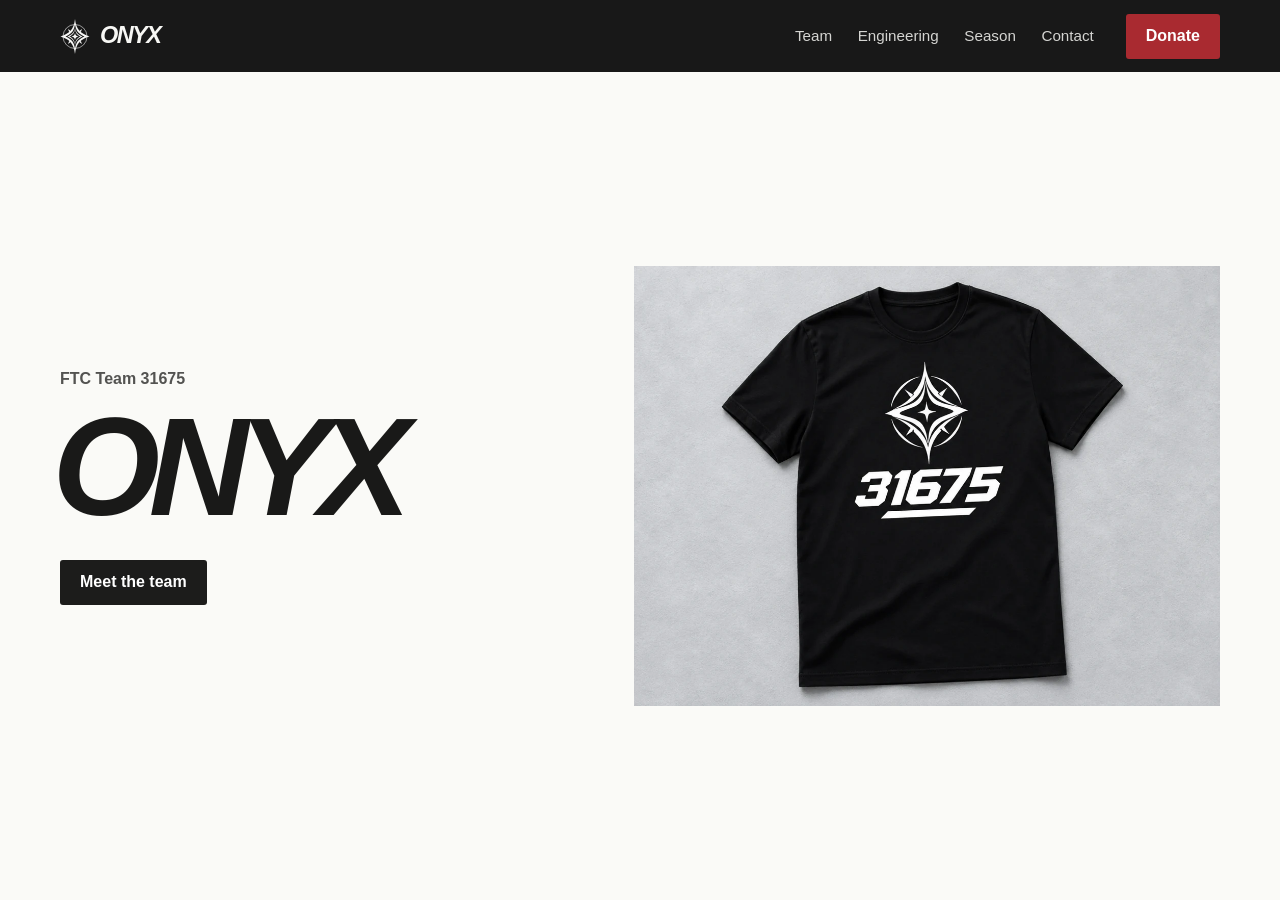
==== index.html @ 64922492 "Strip duplicate branding, footer copy and page introductions" ====
<!doctype html>
<html lang="en">
<head>
  <meta charset="utf-8">
  <meta name="viewport" content="width=device-width,initial-scale=1">
  <meta name="theme-color" content="#171717">
  <meta name="description" content="ONYX, FIRST Tech Challenge Team 31675 in Cedar Park, Texas.">
  <meta property="og:title" content="ONYX | FTC Team 31675">
  <meta property="og:description" content="ONYX, FIRST Tech Challenge Team 31675 in Cedar Park, Texas.">
  <meta property="og:type" content="website">
  <title>ONYX | FTC Team 31675</title>
  <link rel="icon" href="crest.svg" type="image/svg+xml">
  <link rel="stylesheet" href="site.css?v=3">
  <script defer src="site.js?v=2"></script>
</head>
<body>
<a class="skip" href="#main">Skip to content</a>
<header class="site-header">
  <div class="wrap nav-bar">
    <a class="brand" aria-current="page" href="index.html" aria-label="ONYX home"><img src="crest.svg" alt="" width="36" height="42"><span>ONYX</span></a>
    <nav id="navigation" aria-label="Main navigation">
      <a href="team.html">Team</a>
      <a href="engineering.html">Engineering</a>
      <a href="season.html">Season</a>
      <a href="contact.html">Contact</a>
    </nav>
    <div class="header-actions">
      <a class="btn donate" href="https://www.zeffy.com/en-US/donation-form/donate-to-icbc-robotica">Donate</a>
      <button class="menu-button" type="button" aria-label="Open navigation" aria-expanded="false" aria-controls="navigation"><span aria-hidden="true"></span><span aria-hidden="true"></span></button>
    </div>
  </div>
</header>
<main id="main">
<section class="wrap home-hero">
  <div class="home-copy">
    <p class="team-number">FTC Team 31675</p>
    <h1 class="onyx-type">ONYX</h1>
    <a class="btn primary" href="team.html">Meet the team</a>
  </div>
  <img class="jersey" src="team-jersey.webp" width="1080" height="810" alt="Black team jersey with the ONYX emblem and number 31675" fetchpriority="high">
</section>
</main>
</body>
</html>
---- site.css ----
:root {
  --paper: #fafaf7;
  --ink: #191918;
  --subtle: #535351;
  --line: #d3d3cd;
  --red: #a92a30;
  --display: "Archivo Black", "Arial Black", "Helvetica Neue", Arial, sans-serif;
  --body: "Inter", "Helvetica Neue", Arial, sans-serif;
}
* { box-sizing: border-box; }
body { margin: 0; background: var(--paper); color: var(--ink); font: 1rem/1.55 var(--body); -webkit-font-smoothing: antialiased; }
[hidden] { display: none !important; }
img { display: block; max-width: 100%; }
h1, h2, p, dl, dd, ul { margin: 0; }
a, button { color: inherit; font: inherit; }
button { cursor: pointer; }
a { text-underline-offset: .22em; }
:focus-visible { outline: 3px solid #cf4148; outline-offset: 4px; }
::selection { background: #b73a40; color: white; }
.wrap { width: min(1160px, calc(100% - clamp(40px, 9vw, 136px))); margin-inline: auto; }
.skip { position: absolute; z-index: 8; top: 0; left: 1rem; padding: .75rem 1rem; transform: translateY(-130%); background: white; }
.skip:focus { transform: none; }
.site-header { color: #f7f7f4; background: #181818; }
.nav-bar { display: flex; align-items: center; gap: 2rem; min-height: 72px; }
.brand { display: inline-flex; align-items: center; gap: .62rem; text-decoration: none; }
.brand img { width: 30px; height: 35px; }
.brand > span { font: italic 900 1.47rem/.93 var(--display); letter-spacing: -.065em; }
#navigation { display: flex; align-items: center; flex-wrap: wrap; gap: clamp(.55rem, 2vw, 1.8rem); margin-left: auto; }
#navigation a { display: inline-flex; align-items: center; min-height: 44px; text-decoration: none; font-size: .95rem; color: #d4d4d1; }
#navigation a:hover, #navigation a[aria-current] { color: white; text-decoration: underline; text-underline-offset: .38rem; }
.header-actions { display: flex; align-items: center; gap: .6rem; }
.btn { display: inline-flex; align-items: center; justify-content: center; min-height: 45px; padding: .62rem 1.25rem; border-radius: 3px; text-decoration: none; font-weight: 650; }
.btn.primary { background: #1c1c1b; color: white; }
.btn.primary:hover { background: #363634; }
.btn.donate { background: var(--red); color: white; }
.btn.donate:hover { background: #c2343d; }
.menu-button { display: none; width: 44px; height: 44px; align-items: center; justify-content: center; flex-direction: column; gap: 5px; border: 1px solid #696966; background: transparent; border-radius: 3px; }
.menu-button span { display: block; height: 2px; width: 17px; background: white; }
.home-hero { display: grid; grid-template-columns: .95fr 1.12fr; gap: clamp(2rem, 6vw, 6.5rem); align-items: center; min-height: calc(100svh - 72px); padding-block: clamp(2.7rem, 5.8vw, 5.7rem); }
.team-number, .season-year { font-size: 1rem; font-weight: 650; color: var(--subtle); }
.onyx-type { font: italic 900 clamp(5.2rem, 10.8vw, 9.2rem)/.95 var(--display); letter-spacing: -.08em; margin: .6rem 0 1.65rem -.055em; }
.lede { max-width: 44rem; color: #474745; font-size: clamp(1.08rem, 1.55vw, 1.32rem); line-height: 1.55; }
.jersey { width: 100%; height: auto; }
.section-line { border-top: 1px solid var(--line); }
h2 { font-size: clamp(1.65rem, 2.55vw, 2.45rem); line-height: 1.12; font-weight: 650; letter-spacing: -.05em; }
.text-link, .copy-email { display: inline-block; margin-top: .95rem; padding-block: .25rem; font-weight: 650; text-decoration: underline; text-decoration-thickness: 1px; text-underline-offset: .28em; }
.text-link:hover, .email-address:hover, .copy-email:hover { color: var(--red); }
.page-title { padding-block: clamp(3rem, 6vw, 6rem); }
.page-title h1 { font-size: clamp(3.25rem, 7vw, 6.3rem); line-height: 1.04; letter-spacing: -.07em; margin-block: .62rem 1rem; font-weight: 720; }
.article-layout { display: grid; grid-template-columns: minmax(0, .75fr) minmax(0, 1.35fr); align-items: start; gap: clamp(2rem, 6vw, 6.5rem); padding-block: clamp(2.65rem, 5.3vw, 5rem); }
.reading { max-width: 45rem; }
.reading > p, .section-sub { font-size: 1.08rem; color: #454542; }
.page-title .btn, .reading .parts { margin-top: 1.5rem; }
.section-sub { margin-top: .6rem; }
.parts > div { padding-block: 1rem; border-top: 1px solid var(--line); }
.parts > div:last-child { border-bottom: 1px solid var(--line); }
.parts dt, .event-name strong { font-weight: 680; font-size: 1.12rem; }
.parts dd, .event-name > span { color: var(--subtle); margin-top: .25rem; }
.events { padding: 0; list-style: none; border-top: 1px solid var(--line); }
.events a { display: grid; grid-template-columns: 6rem 1fr; align-items: center; gap: 1.1rem; border-bottom: 1px solid var(--line); padding: .9rem .3rem; text-decoration: none; }
.events a:hover .event-name strong { text-decoration: underline; text-underline-offset: .25em; }
.events time, .event-name { display: grid; }
.events time span { font-size: .86rem; color: var(--subtle); }
.events time strong { font-size: 1.85rem; line-height: 1.15; letter-spacing: -.065em; }
.email-address { display: block; width: fit-content; overflow-wrap: anywhere; font-size: clamp(1.15rem, 2.4vw, 2rem); }
.copy-email { border: 0; background: transparent; padding-inline: 0; }
.copy-status:empty { display: none; }
.copy-status { margin-top: .45rem; font-size: .95rem; }
@media (max-width: 760px) {
  .nav-bar { min-height: 65px; gap: .75rem; flex-wrap: wrap; padding-block: .55rem; }
  .header-actions { margin-left: auto; }
  #navigation { width: 100%; margin: 0; order: 3; gap: .3rem 1.1rem; }
  .js .menu-button { display: flex; }
  .js #navigation { display: none; }
  .js #navigation.is-open { display: flex; }
  .home-hero { grid-template-columns: 1fr; gap: 2rem; min-height: 0; }
  .jersey { max-width: 33rem; }
  .article-layout { grid-template-columns: 1fr; gap: 1.3rem; }
}
@media (max-width: 570px) {
  .events a { grid-template-columns: 4.8rem 1fr; gap: .6rem; }
}
@media (prefers-reduced-motion: no-preference) {
  .btn { transition: background-color .18s, transform .18s; }
  .btn:hover { transform: translateY(-1px); }
  .menu-button span { transition: transform .18s; }
  .menu-button[aria-expanded="true"] span:first-child { transform: translateY(3.5px) rotate(45deg); }
  .menu-button[aria-expanded="true"] span:last-child { transform: translateY(-3.5px) rotate(-45deg); }
}
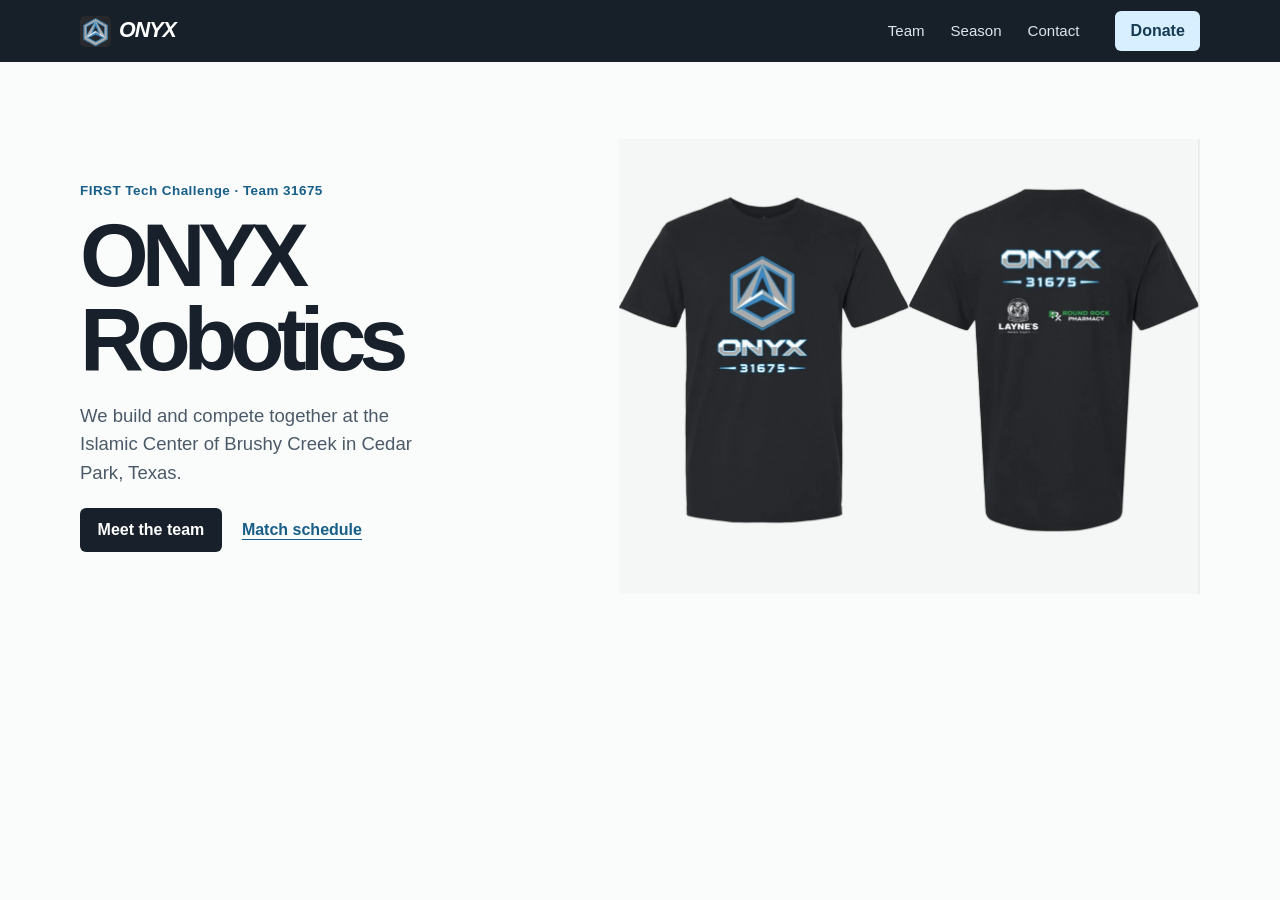
==== commit 401f5394: "Simplify site navigation, group related content and use the team jersey" ====
--- a/index.html
+++ b/index.html
@@ -1,44 +1,39 @@
-<!doctype html>
-<html lang="en">
-<head>
-  <meta charset="utf-8">
-  <meta name="viewport" content="width=device-width,initial-scale=1">
-  <meta name="theme-color" content="#171717">
-  <meta name="description" content="ONYX, FIRST Tech Challenge Team 31675 in Cedar Park, Texas.">
-  <meta property="og:title" content="ONYX | FTC Team 31675">
-  <meta property="og:description" content="ONYX, FIRST Tech Challenge Team 31675 in Cedar Park, Texas.">
-  <meta property="og:type" content="website">
-  <title>ONYX | FTC Team 31675</title>
-  <link rel="icon" href="crest.svg" type="image/svg+xml">
-  <link rel="stylesheet" href="site.css?v=3">
-  <script defer src="site.js?v=2"></script>
-</head>
-<body>
-<a class="skip" href="#main">Skip to content</a>
-<header class="site-header">
-  <div class="wrap nav-bar">
-    <a class="brand" aria-current="page" href="index.html" aria-label="ONYX home"><img src="crest.svg" alt="" width="36" height="42"><span>ONYX</span></a>
-    <nav id="navigation" aria-label="Main navigation">
-      <a href="team.html">Team</a>
-      <a href="engineering.html">Engineering</a>
-      <a href="season.html">Season</a>
-      <a href="contact.html">Contact</a>
-    </nav>
-    <div class="header-actions">
-      <a class="btn donate" href="https://www.zeffy.com/en-US/donation-form/donate-to-icbc-robotica">Donate</a>
-      <button class="menu-button" type="button" aria-label="Open navigation" aria-expanded="false" aria-controls="navigation"><span aria-hidden="true"></span><span aria-hidden="true"></span></button>
-    </div>
-  </div>
-</header>
-<main id="main">
-<section class="wrap home-hero">
-  <div class="home-copy">
-    <p class="team-number">FTC Team 31675</p>
-    <h1 class="onyx-type">ONYX</h1>
-    <a class="btn primary" href="team.html">Meet the team</a>
-  </div>
-  <img class="jersey" src="team-jersey.webp" width="1080" height="810" alt="Black team jersey with the ONYX emblem and number 31675" fetchpriority="high">
-</section>
-</main>
-</body>
-</html>
+<!doctype html>
+<html lang="en">
+<head>
+  <meta charset="utf-8">
+  <meta name="viewport" content="width=device-width,initial-scale=1">
+  <meta name="theme-color" content="#172029">
+  <title>ONYX Robotics | FTC Team 31675</title>
+  <meta name="description" content="Meet the robotics team from the Islamic Center of Brushy Creek in Cedar Park, Texas.">
+  <meta property="og:title" content="ONYX Robotics | FTC Team 31675">
+  <meta property="og:description" content="Meet the robotics team from the Islamic Center of Brushy Creek in Cedar Park, Texas.">
+  <meta property="og:type" content="website">
+  <link rel="icon" href="onyx-kit-mark.png">
+  <link rel="stylesheet" href="site.css?v=club1">
+  
+</head>
+<body>
+<a class="skip" href="#main">Skip to content</a>
+<header class="site-header"><div class="wrap nav-bar">
+  <a class="brand" href="index.html" aria-label="ONYX home"><img src="onyx-kit-mark.png" alt="" width="34" height="34">ONYX</a>
+  <nav aria-label="Main navigation">
+      <a href="team.html#team-photos">Team</a>
+      <a href="season.html">Season</a>
+      <a href="contact.html">Contact</a>
+  </nav>
+  <a class="header-donate" href="https://www.zeffy.com/en-US/donation-form/donate-to-icbc-robotica">Donate</a>
+</div></header>
+<main id="main" class="wrap">
+<section class="home">
+  <div class="home-intro">
+    <p class="eyebrow">FIRST Tech Challenge · Team 31675</p>
+    <h1>ONYX <span>Robotics</span></h1>
+    <p class="lede">We build and compete together at the Islamic Center of Brushy Creek in Cedar Park, Texas.</p>
+    <div class="actions"><a class="button" href="team.html#team-photos">Meet the team</a><a class="text-link" href="season.html#schedule">Match schedule</a></div>
+  </div>
+  <img class="kit" src="onyx-team-kit.webp" width="1165" height="913" alt="Front and back of the black ONYX 31675 team shirt, with its blue emblem and sponsor logos." fetchpriority="high">
+</section>
+</main>
+</body>
+</html>
--- a/site.css
+++ b/site.css
@@ -1,89 +1,97 @@
 :root {
-  --paper: #fafaf7;
-  --ink: #191918;
-  --subtle: #535351;
-  --line: #d3d3cd;
-  --red: #a92a30;
-  --display: "Archivo Black", "Arial Black", "Helvetica Neue", Arial, sans-serif;
-  --body: "Inter", "Helvetica Neue", Arial, sans-serif;
+  --ink: #18212b;
+  --muted: #4c5a68;
+  --blue: #175f89;
+  --border: #d6dee3;
+  --paper: #fafbfb;
+  --body: Inter, "Segoe UI", Arial, sans-serif;
+  --display: "Arial Black", "Segoe UI", Arial, sans-serif;
+  color-scheme: light;
 }
 * { box-sizing: border-box; }
-body { margin: 0; background: var(--paper); color: var(--ink); font: 1rem/1.55 var(--body); -webkit-font-smoothing: antialiased; }
+body { margin: 0; color: var(--ink); background: var(--paper); font: 1rem/1.5 var(--body); }
+h1,h2,p,dl,dd,ul { margin: 0; }
+img { display: block; max-width: 100%; }
+button,a { font: inherit; }
+button { cursor: pointer; }
+a { color: var(--blue); text-underline-offset: .23em; }
+a:hover { text-decoration-thickness: 2px; }
+:focus-visible { outline: 3px solid #2184bb; outline-offset: 4px; }
 [hidden] { display: none !important; }
-img { display: block; max-width: 100%; }
-h1, h2, p, dl, dd, ul { margin: 0; }
-a, button { color: inherit; font: inherit; }
-button { cursor: pointer; }
-a { text-underline-offset: .22em; }
-:focus-visible { outline: 3px solid #cf4148; outline-offset: 4px; }
-::selection { background: #b73a40; color: white; }
-.wrap { width: min(1160px, calc(100% - clamp(40px, 9vw, 136px))); margin-inline: auto; }
-.skip { position: absolute; z-index: 8; top: 0; left: 1rem; padding: .75rem 1rem; transform: translateY(-130%); background: white; }
+.wrap { width: min(1120px, calc(100% - clamp(32px,8vw,112px))); margin-inline: auto; }
+.skip { position: absolute; top: 0; left: 1rem; z-index: 4; transform: translateY(-130%); padding: .7rem 1rem; background: white; }
 .skip:focus { transform: none; }
-.site-header { color: #f7f7f4; background: #181818; }
-.nav-bar { display: flex; align-items: center; gap: 2rem; min-height: 72px; }
-.brand { display: inline-flex; align-items: center; gap: .62rem; text-decoration: none; }
-.brand img { width: 30px; height: 35px; }
-.brand > span { font: italic 900 1.47rem/.93 var(--display); letter-spacing: -.065em; }
-#navigation { display: flex; align-items: center; flex-wrap: wrap; gap: clamp(.55rem, 2vw, 1.8rem); margin-left: auto; }
-#navigation a { display: inline-flex; align-items: center; min-height: 44px; text-decoration: none; font-size: .95rem; color: #d4d4d1; }
-#navigation a:hover, #navigation a[aria-current] { color: white; text-decoration: underline; text-underline-offset: .38rem; }
-.header-actions { display: flex; align-items: center; gap: .6rem; }
-.btn { display: inline-flex; align-items: center; justify-content: center; min-height: 45px; padding: .62rem 1.25rem; border-radius: 3px; text-decoration: none; font-weight: 650; }
-.btn.primary { background: #1c1c1b; color: white; }
-.btn.primary:hover { background: #363634; }
-.btn.donate { background: var(--red); color: white; }
-.btn.donate:hover { background: #c2343d; }
-.menu-button { display: none; width: 44px; height: 44px; align-items: center; justify-content: center; flex-direction: column; gap: 5px; border: 1px solid #696966; background: transparent; border-radius: 3px; }
-.menu-button span { display: block; height: 2px; width: 17px; background: white; }
-.home-hero { display: grid; grid-template-columns: .95fr 1.12fr; gap: clamp(2rem, 6vw, 6.5rem); align-items: center; min-height: calc(100svh - 72px); padding-block: clamp(2.7rem, 5.8vw, 5.7rem); }
-.team-number, .season-year { font-size: 1rem; font-weight: 650; color: var(--subtle); }
-.onyx-type { font: italic 900 clamp(5.2rem, 10.8vw, 9.2rem)/.95 var(--display); letter-spacing: -.08em; margin: .6rem 0 1.65rem -.055em; }
-.lede { max-width: 44rem; color: #474745; font-size: clamp(1.08rem, 1.55vw, 1.32rem); line-height: 1.55; }
-.jersey { width: 100%; height: auto; }
-.section-line { border-top: 1px solid var(--line); }
-h2 { font-size: clamp(1.65rem, 2.55vw, 2.45rem); line-height: 1.12; font-weight: 650; letter-spacing: -.05em; }
-.text-link, .copy-email { display: inline-block; margin-top: .95rem; padding-block: .25rem; font-weight: 650; text-decoration: underline; text-decoration-thickness: 1px; text-underline-offset: .28em; }
-.text-link:hover, .email-address:hover, .copy-email:hover { color: var(--red); }
-.page-title { padding-block: clamp(3rem, 6vw, 6rem); }
-.page-title h1 { font-size: clamp(3.25rem, 7vw, 6.3rem); line-height: 1.04; letter-spacing: -.07em; margin-block: .62rem 1rem; font-weight: 720; }
-.article-layout { display: grid; grid-template-columns: minmax(0, .75fr) minmax(0, 1.35fr); align-items: start; gap: clamp(2rem, 6vw, 6.5rem); padding-block: clamp(2.65rem, 5.3vw, 5rem); }
-.reading { max-width: 45rem; }
-.reading > p, .section-sub { font-size: 1.08rem; color: #454542; }
-.page-title .btn, .reading .parts { margin-top: 1.5rem; }
-.section-sub { margin-top: .6rem; }
-.parts > div { padding-block: 1rem; border-top: 1px solid var(--line); }
-.parts > div:last-child { border-bottom: 1px solid var(--line); }
-.parts dt, .event-name strong { font-weight: 680; font-size: 1.12rem; }
-.parts dd, .event-name > span { color: var(--subtle); margin-top: .25rem; }
-.events { padding: 0; list-style: none; border-top: 1px solid var(--line); }
-.events a { display: grid; grid-template-columns: 6rem 1fr; align-items: center; gap: 1.1rem; border-bottom: 1px solid var(--line); padding: .9rem .3rem; text-decoration: none; }
-.events a:hover .event-name strong { text-decoration: underline; text-underline-offset: .25em; }
-.events time, .event-name { display: grid; }
-.events time span { font-size: .86rem; color: var(--subtle); }
-.events time strong { font-size: 1.85rem; line-height: 1.15; letter-spacing: -.065em; }
-.email-address { display: block; width: fit-content; overflow-wrap: anywhere; font-size: clamp(1.15rem, 2.4vw, 2rem); }
-.copy-email { border: 0; background: transparent; padding-inline: 0; }
+.site-header { background: #172029; color: white; }
+.nav-bar,.brand,.nav-bar nav,.actions { display: flex; align-items: center; }
+.nav-bar { gap: clamp(12px,3vw,36px); min-height: 62px; }
+.brand { gap: 8px; margin-right: auto; color: white; font: italic 900 1.34rem/1 var(--display); letter-spacing: -.045em; text-decoration: none; }
+.brand img { width: 31px; height: 31px; border-radius: 5px; }
+.nav-bar nav { gap: clamp(10px,2.1vw,26px); }
+.nav-bar nav a { display: inline-flex; align-items: center; min-height: 44px; color: #dce5ec; text-decoration: none; font-size: .94rem; }
+.nav-bar nav a[aria-current],.nav-bar nav a:hover { color: white; text-decoration: underline; text-decoration-color: #76c9f4; text-underline-offset: .42em; }
+.button,.header-donate,.copy-email { display: inline-flex; align-items: center; justify-content: center; min-height: 44px; border-radius: 6px; font-weight: 650; text-decoration: none; }
+.header-donate { background: #d7efff; color: #163b52; padding: .48rem .95rem; min-height: 40px; }
+.header-donate:hover { background: white; }
+.button { background: var(--ink); color: white; padding: .62rem 1.1rem; }
+.button:hover { background: #244d68; }
+.text-link { width: fit-content; font-weight: 650; }
+.eyebrow { color: var(--blue); font-size: .84rem; font-weight: 700; letter-spacing: .035em; }
+h1,h2 { line-height: 1.08; letter-spacing: -.045em; }
+h1 { font-size: clamp(2.1rem,4.5vw,3.65rem); font-weight: 750; }
+h2 { font-size: clamp(1.4rem,2.3vw,1.95rem); font-weight: 700; }
+.lede { color: var(--muted); font-size: clamp(1rem,1.45vw,1.16rem); line-height: 1.55; max-width: 61ch; }
+.home { display: grid; grid-template-columns: .9fr 1.1fr; gap: clamp(28px,5vw,70px); align-items: center; padding-block: clamp(36px,6vw,78px); }
+.home h1 { margin-block: .15em .22em; font: 900 clamp(3.6rem,6.9vw,6.2rem)/.95 var(--display); letter-spacing: -.08em; }
+.home h1 span { display: block; }
+.home-intro .lede { max-width: 36ch; }
+.actions { gap: 20px; margin-top: 1.25rem; flex-wrap: wrap; }
+.kit { width: 100%; height: auto; mix-blend-mode: multiply; }
+.page-head { padding-top: clamp(26px,3.7vw,46px); }
+.page-head .eyebrow,.history .eyebrow { margin-bottom: 6px; }
+.page-head .lede { margin-top: .65rem; max-width: 70ch; }
+.season-layout,.contact-layout,.team-layout { display: grid; align-items: start; column-gap: clamp(32px,5vw,74px); row-gap: 28px; padding-bottom: clamp(28px,4vw,50px); }
+.season-layout,.contact-layout { grid-template-columns: 1.12fr .88fr; margin-top: 1.65rem; padding-top: 1.35rem; border-top: 1px solid var(--border); }
+.team-layout { grid-template-columns: minmax(0,1.55fr) minmax(250px,.85fr); padding-top: clamp(28px,4vw,50px); }
+.history { border-left: 1px solid var(--border); padding-left: clamp(20px,2.5vw,32px); }
+section[id] { scroll-margin-top: 16px; }
+.details { margin-block: .8rem; }
+.details > div { padding-block: .63rem; border-top: 1px solid var(--border); }
+.details dt { font-size: 1.03rem; font-weight: 700; }
+.details dd,.history > p:not(.eyebrow),.intake > p,.contact-layout p { color: var(--muted); }
+.history > h2 + p,.intake > h2 + p,.contact-layout h2 + p { margin-top: .55rem; }
+.events { list-style: none; padding: 0; margin: .7rem 0 1rem; }
+.events li { border-bottom: 1px solid var(--border); }
+.events a { display: flex; align-items: center; gap: 16px; padding: .68rem 0; color: inherit; text-decoration: none; }
+.events a:hover .event-name strong { text-decoration: underline; }
+.events time { width: 65px; flex: none; display: grid; text-align: center; border-right: 1px solid var(--border); padding-right: 12px; }
+.events time span { font-size: .75rem; color: var(--muted); }
+.events time strong { font-size: 1.45rem; line-height: 1.05; }
+.event-name { display: grid; }
+.event-name > span { font-size: .91rem; color: var(--muted); }
+.address { display: block; width: fit-content; max-width: 100%; overflow-wrap: anywhere; margin-top: .7rem; font-size: clamp(1.08rem,1.8vw,1.38rem); }
+.copy-email { margin-top: .6rem; background: white; border: 1px solid var(--border); padding: .38rem .8rem; color: var(--ink); }
 .copy-status:empty { display: none; }
-.copy-status { margin-top: .45rem; font-size: .95rem; }
-@media (max-width: 760px) {
-  .nav-bar { min-height: 65px; gap: .75rem; flex-wrap: wrap; padding-block: .55rem; }
-  .header-actions { margin-left: auto; }
-  #navigation { width: 100%; margin: 0; order: 3; gap: .3rem 1.1rem; }
-  .js .menu-button { display: flex; }
-  .js #navigation { display: none; }
-  .js #navigation.is-open { display: flex; }
-  .home-hero { grid-template-columns: 1fr; gap: 2rem; min-height: 0; }
-  .jersey { max-width: 33rem; }
-  .article-layout { grid-template-columns: 1fr; gap: 1.3rem; }
+.copy-status { margin-top: .4rem; }
+.contact-layout .button { margin-top: .85rem; }
+@media(max-width:760px) {
+  .home { gap: 24px; }
+  .team-layout,.season-layout,.contact-layout { grid-template-columns: 1fr; }
+  .history { padding: 22px 0 0; border-left: 0; border-top: 1px solid var(--border); }
+  .history .details { max-width: 55ch; }
 }
-@media (max-width: 570px) {
-  .events a { grid-template-columns: 4.8rem 1fr; gap: .6rem; }
+@media(max-width:580px) {
+  .home { grid-template-columns: 1fr; padding-block: 28px; }
+  .home h1 { font-size: clamp(2.95rem,11vw,4rem); }
+  .home h1 span { display: inline; }
+  .kit { max-width: 470px; justify-self: center; }
+  .nav-bar { gap: 10px; }
+  .brand { font-size: 1.05rem; gap: 4px; }
+  .brand img { width: 24px; height: 24px; }
+  .nav-bar nav { gap: 12px; }
+  .nav-bar nav a { font-size: .87rem; }
+  .header-donate { font-size: .85rem; padding-inline: .6rem; }
 }
-@media (prefers-reduced-motion: no-preference) {
-  .btn { transition: background-color .18s, transform .18s; }
-  .btn:hover { transform: translateY(-1px); }
-  .menu-button span { transition: transform .18s; }
-  .menu-button[aria-expanded="true"] span:first-child { transform: translateY(3.5px) rotate(45deg); }
-  .menu-button[aria-expanded="true"] span:last-child { transform: translateY(-3.5px) rotate(-45deg); }
-}
+@media(max-width:355px) {
+  .nav-bar { flex-wrap: wrap; gap: 0; padding-top: 8px; }
+  .nav-bar nav { order: 3; width: 100%; justify-content: space-between; }
+}
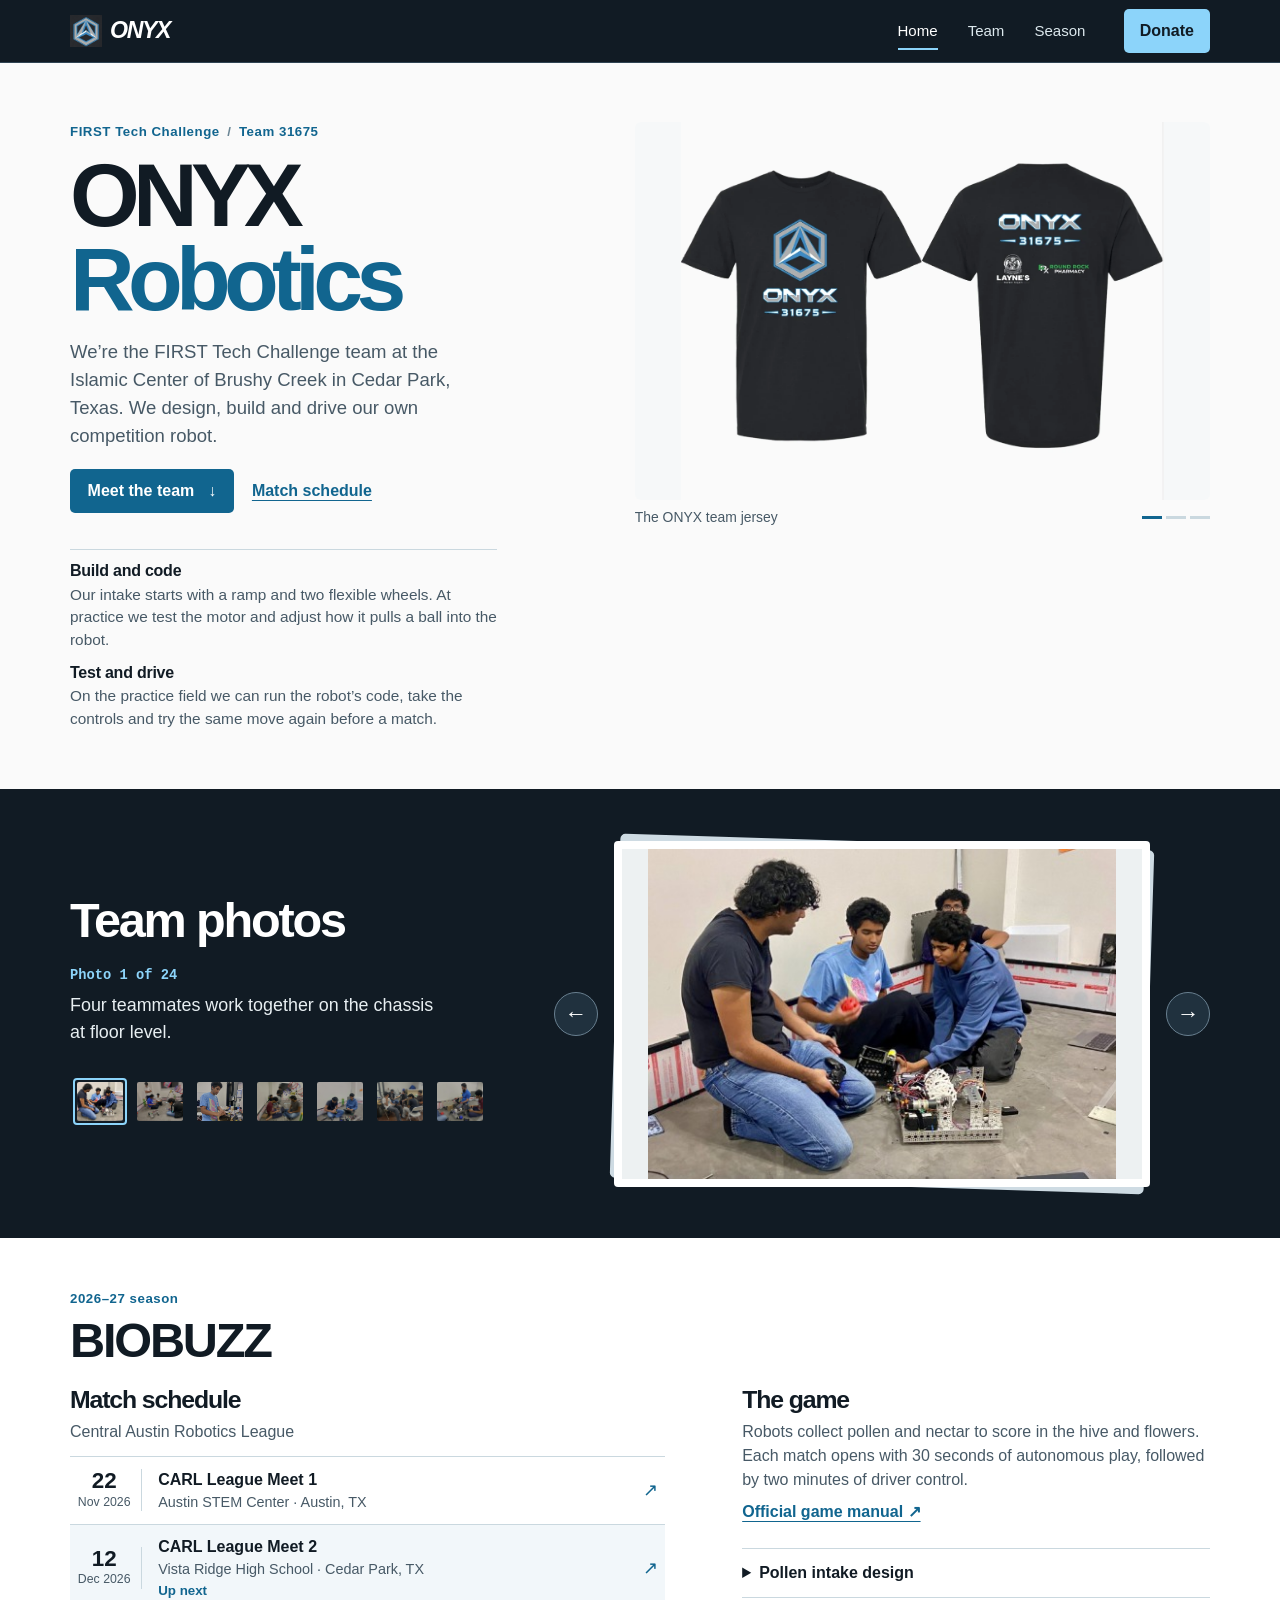
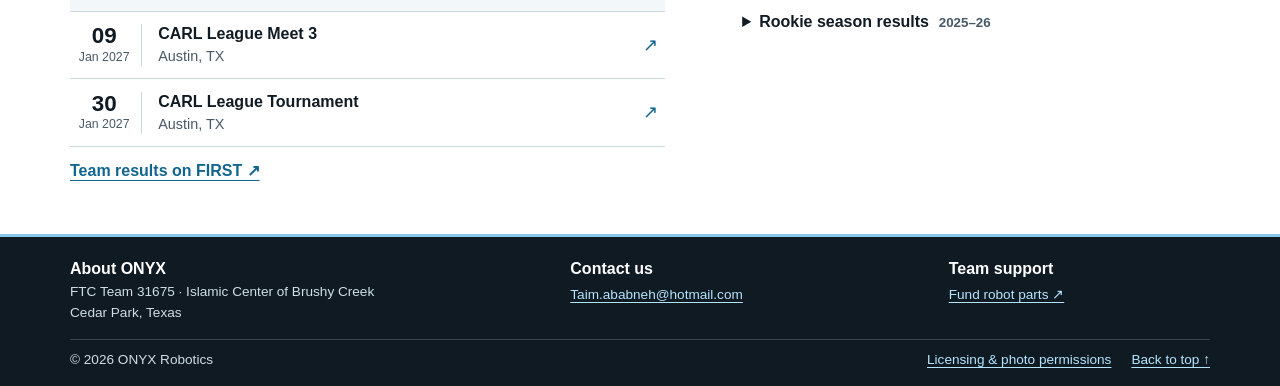
==== commit e60245b4: "Unify ONYX home, practice gallery and season on one scrolling page" ====
--- a/index.html
+++ b/index.html
@@ -1,39 +1,153 @@
-<!doctype html>
-<html lang="en">
-<head>
-  <meta charset="utf-8">
-  <meta name="viewport" content="width=device-width,initial-scale=1">
-  <meta name="theme-color" content="#172029">
-  <title>ONYX Robotics | FTC Team 31675</title>
-  <meta name="description" content="Meet the robotics team from the Islamic Center of Brushy Creek in Cedar Park, Texas.">
-  <meta property="og:title" content="ONYX Robotics | FTC Team 31675">
-  <meta property="og:description" content="Meet the robotics team from the Islamic Center of Brushy Creek in Cedar Park, Texas.">
-  <meta property="og:type" content="website">
-  <link rel="icon" href="onyx-kit-mark.png">
-  <link rel="stylesheet" href="site.css?v=club1">
-  
-</head>
-<body>
-<a class="skip" href="#main">Skip to content</a>
-<header class="site-header"><div class="wrap nav-bar">
-  <a class="brand" href="index.html" aria-label="ONYX home"><img src="onyx-kit-mark.png" alt="" width="34" height="34">ONYX</a>
-  <nav aria-label="Main navigation">
-      <a href="team.html#team-photos">Team</a>
-      <a href="season.html">Season</a>
-      <a href="contact.html">Contact</a>
-  </nav>
-  <a class="header-donate" href="https://www.zeffy.com/en-US/donation-form/donate-to-icbc-robotica">Donate</a>
-</div></header>
-<main id="main" class="wrap">
-<section class="home">
-  <div class="home-intro">
-    <p class="eyebrow">FIRST Tech Challenge · Team 31675</p>
-    <h1>ONYX <span>Robotics</span></h1>
-    <p class="lede">We build and compete together at the Islamic Center of Brushy Creek in Cedar Park, Texas.</p>
-    <div class="actions"><a class="button" href="team.html#team-photos">Meet the team</a><a class="text-link" href="season.html#schedule">Match schedule</a></div>
-  </div>
-  <img class="kit" src="onyx-team-kit.webp" width="1165" height="913" alt="Front and back of the black ONYX 31675 team shirt, with its blue emblem and sponsor logos." fetchpriority="high">
-</section>
-</main>
-</body>
-</html>
+<!doctype html>
+<html lang="en">
+<head>
+  <meta charset="utf-8">
+  <meta name="viewport" content="width=device-width,initial-scale=1">
+  <meta name="theme-color" content="#111b24">
+  <title>ONYX Robotics | FTC Team 31675</title>
+  <meta name="description" content="Meet ONYX Robotics, FTC Team 31675 in Cedar Park, Texas. Browse practice photos, the BIOBUZZ schedule and team contacts.">
+  <meta property="og:title" content="ONYX Robotics | FTC Team 31675">
+  <meta property="og:description" content="Practice photos, meet dates and the student robot design from Cedar Park, Texas.">
+  <link rel="icon" href="onyx-kit-mark.png">
+  <link rel="stylesheet" href="site.css?v=scroll1">
+  <script defer src="site.js?v=scroll1"></script>
+</head>
+<body>
+<a class="skip" href="#main">Skip to content</a>
+<header class="masthead">
+  <div class="container header-inner">
+    <a class="brand" href="#home" aria-label="ONYX Robotics home"><img src="onyx-kit-mark.png" width="36" height="36" alt="">ONYX</a>
+    <nav aria-label="Main navigation">
+      <a href="#home" aria-current="location">Home</a><a href="#team-photos">Team</a><a href="#season">Season</a>
+    </nav>
+    <a class="donate" href="https://www.zeffy.com/en-US/donation-form/donate-to-icbc-robotica">Donate</a>
+  </div>
+</header>
+<main id="main">
+  <section id="home" class="home-sequence" aria-labelledby="home-title">
+    <div class="home-pin">
+    <div class="container hero">
+      <div class="hero-copy">
+        <p class="kicker">FIRST Tech Challenge <span aria-hidden="true">/</span> Team 31675</p>
+        <h1 id="home-title">ONYX <span>Robotics</span></h1>
+        <p class="intro">We’re the FIRST Tech Challenge team at the Islamic Center of Brushy Creek in Cedar Park, Texas. We design, build and drive our own competition robot.</p>
+        <div class="actions"><a class="primary" href="#team-photos">Meet the team <span aria-hidden="true">↓</span></a><a class="text-link" href="#schedule">Match schedule</a></div>
+      </div>
+      <figure class="home-story">
+        <div class="story-frames">
+          <img class="jersey" src="onyx-team-kit.webp" width="1165" height="913" alt="The front and back of the ONYX team jersey." data-caption="The ONYX team jersey" fetchpriority="high">
+          <img src="practice-25.jpg" width="490" height="335" alt="Two teammates test a motor beside the robot." data-caption="At the workbench · Testing a motor with code" aria-hidden="true">
+          <img src="practice-01.jpg" width="463" height="340" alt="The team watches its robot on the practice field." data-caption="On the field · Checking how the robot drives" aria-hidden="true">
+        </div>
+        <figcaption><span id="story-caption">The ONYX team jersey</span><span class="story-progress" aria-hidden="true"><i class="active"></i><i></i><i></i></span></figcaption>
+      </figure>
+      <div class="ftc-story" aria-label="Inside FIRST Tech Challenge">
+        <div><h2>Build and code</h2><p>Our intake starts with a ramp and two flexible wheels. At practice we test the motor and adjust how it pulls a ball into the robot.</p></div>
+        <div><h2>Test and drive</h2><p>On the practice field we can run the robot’s code, take the controls and try the same move again before a match.</p></div>
+      </div>
+    </div>
+    </div>
+  </section>
+  <section id="team-photos" class="photos" aria-labelledby="gallery-heading">
+    <div class="container gallery" role="region" aria-label="Practice photo gallery" tabindex="0">
+      <div class="gallery-copy">
+        <h2 id="gallery-heading">Team photos</h2>
+        <div class="current-photo" aria-live="polite" aria-atomic="true">
+          <p class="position">Photo <span id="photo-position">1</span> of 24</p>
+          <p id="photo-caption">Four teammates work together on the chassis at floor level.</p>
+        </div>
+      </div>
+      <div class="photo-stage">
+        <button class="arrow previous" type="button" aria-label="Previous photo" aria-controls="team-photos-track" hidden>←</button>
+        <div class="paper">
+          <ul id="team-photos-track" class="slides" aria-label="Practice photos" tabindex="0">
+                <li><img src="practice-27.jpg" width="482" height="340" alt="Four teammates work together on the chassis at floor level." loading="lazy" decoding="async"></li>
+                <li><img src="practice-01.jpg" width="463" height="340" alt="The team watches its robot on the practice field." loading="lazy" decoding="async"></li>
+                <li><img src="practice-26.jpg" width="353" height="451" alt="A teammate fits a part to a black metal mechanism at the workbench." loading="lazy" decoding="async"></li>
+                <li><img src="practice-21.jpg" width="488" height="341" alt="Two teammates sit beside the robot under the red and blue baskets." loading="lazy" decoding="async"></li>
+                <li><img src="practice-25.jpg" width="490" height="335" alt="Two teammates test a motor with a laptop beside the robot." loading="lazy" decoding="async"></li>
+                <li><img src="practice-02.jpg" width="448" height="335" alt="A teammate pauses at a laptop while the group talks." loading="lazy" decoding="async"></li>
+                <li><img src="practice-18.jpg" width="447" height="332" alt="A mentor holds a mechanism beside the student at the laptop." loading="lazy" decoding="async"></li>
+                <li><img src="practice-24.jpg" width="489" height="340" alt="A teammate kneels over the chassis holding a wired mechanism." loading="lazy" decoding="async"></li>
+                <li><img src="practice-08.jpg" width="482" height="341" alt="A standing teammate holds a yellow part while another works on a laptop." loading="lazy" decoding="async"></li>
+                <li><img src="practice-20.jpg" width="447" height="338" alt="A teammate points across the field beside an open laptop." loading="lazy" decoding="async"></li>
+                <li><img src="practice-07.jpg" width="482" height="339" alt="The robot sits in the middle of the workshop circle." loading="lazy" decoding="async"></li>
+                <li><img src="practice-19.jpg" width="481" height="341" alt="Four teammates sit on the practice field near a scoring target." loading="lazy" decoding="async"></li>
+                <li><img src="practice-17.jpg" width="480" height="340" alt="Two people sit at the field wall with a laptop and game pieces." loading="lazy" decoding="async"></li>
+                <li><img src="practice-05.jpg" width="452" height="340" alt="A teammate leans over the robot while two laptops are open." loading="lazy" decoding="async"></li>
+                <li><img src="practice-22.jpg" width="488" height="341" alt="A student gestures toward the robot while talking to a teammate." loading="lazy" decoding="async"></li>
+                <li><img src="practice-03.jpg" width="477" height="341" alt="A student types on a laptop in the workshop circle." loading="lazy" decoding="async"></li>
+                <li><img src="practice-16.jpg" width="481" height="311" alt="A mentor holds a yellow game piece next to the robot." loading="lazy" decoding="async"></li>
+                <li><img src="practice-23.jpg" width="447" height="258" alt="The group leans in to look at the chassis on the field." loading="lazy" decoding="async"></li>
+                <li><img src="practice-06.jpg" width="479" height="305" alt="Students gather around the robot between workbenches." loading="lazy" decoding="async"></li>
+                <li><img src="practice-11.jpg" width="480" height="340" alt="A teammate holds up a yellow game piece." loading="lazy" decoding="async"></li>
+                <li><img src="practice-09.jpg" width="482" height="292" alt="Two teammates pass a part across the circle." loading="lazy" decoding="async"></li>
+                <li><img src="practice-15.jpg" width="484" height="335" alt="The team gathers around the chassis and a roll of tape." loading="lazy" decoding="async"></li>
+                <li><img src="practice-04.jpg" width="481" height="340" alt="The team sits together between the workshop benches." loading="lazy" decoding="async"></li>
+                <li><img src="practice-12.jpg" width="445" height="324" alt="The group looks toward a laptop beside the robot." loading="lazy" decoding="async"></li>
+          </ul>
+        </div>
+        <button class="arrow next" type="button" aria-label="Next photo" aria-controls="team-photos-track" hidden>→</button>
+      </div>
+      <div class="thumbs" aria-label="Choose a practice photo" role="group" hidden></div>
+    </div>
+  </section>
+  <section id="season" aria-labelledby="season-title">
+    <div class="container season-inner">
+      <header class="section-heading"><p class="kicker">2026–27 season</p><h2 id="season-title">BIOBUZZ</h2></header>
+      <div class="season-grid">
+        <div id="schedule"><h3>Match schedule</h3>
+          <p class="sub">Central Austin Robotics League</p>
+          <ul class="events">
+            <li><a href="https://ftc-events.firstinspires.org/2026/USTXCECAM1">
+              <time datetime="2026-11-22"><b>22</b><span>Nov 2026</span></time>
+              <span class="event-copy"><strong>CARL League Meet 1</strong><span>Austin STEM Center · Austin, TX</span></span>
+              <span class="event-arrow" aria-hidden="true">↗</span>
+            </a></li>
+            <li><a href="https://ftc-events.firstinspires.org/2026/USTXCECAM2">
+              <time datetime="2026-12-12"><b>12</b><span>Dec 2026</span></time>
+              <span class="event-copy"><strong>CARL League Meet 2</strong><span>Vista Ridge High School · Cedar Park, TX</span></span>
+              <span class="event-arrow" aria-hidden="true">↗</span>
+            </a></li>
+            <li><a href="https://ftc-events.firstinspires.org/2026/USTXCECAM3">
+              <time datetime="2027-01-09"><b>09</b><span>Jan 2027</span></time>
+              <span class="event-copy"><strong>CARL League Meet 3</strong><span>Austin, TX</span></span>
+              <span class="event-arrow" aria-hidden="true">↗</span>
+            </a></li>
+            <li><a href="https://ftc-events.firstinspires.org/2026/USTXCECALT1">
+              <time datetime="2027-01-30"><b>30</b><span>Jan 2027</span></time>
+              <span class="event-copy"><strong>CARL League Tournament</strong><span>Austin, TX</span></span>
+              <span class="event-arrow" aria-hidden="true">↗</span>
+            </a></li>
+          </ul>
+          <a class="text-link" href="https://ftc-events.firstinspires.org/2026/team/31675">Team results on FIRST ↗</a>
+        </div>
+        <div class="season-notes">
+          <h3>The game</h3>
+          <p>Robots collect pollen and nectar to score in the hive and flowers. Each match opens with 30 seconds of autonomous play, followed by two minutes of driver control.</p>
+          <a class="text-link" href="https://ftc-resources.firstinspires.org/ftc/game">Official game manual ↗</a>
+          <details id="intake"><summary>Pollen intake design</summary><p>Our student-designed Onshape intake fits inside an 18-inch cube. A ramp guides each ball to two flex wheels, which draw it over a lip into the bin. The lip keeps the ball from rolling out.</p></details>
+          <details id="rookie-season"><summary>Rookie season results <small>2025–26</small></summary>
+            <p>We competed in DECODE as ICBC-Qur’antum Mechanics.</p>
+            <dl class="details">
+      <div><dt>Sustain Award</dt><dd>Central X-Stream League Tournament · January 2026</dd></div>
+      <div><dt>Compass Award</dt><dd>Central Texas Regional Championship · March 2026</dd></div>
+      <div><dt>3rd of 24 teams</dt><dd>Aero Division qualifications at the regional championship · March 2026</dd></div>
+    </dl>
+            <a class="text-link" href="https://ftc-events.firstinspires.org/2025/team/31675">Rookie results on FIRST ↗</a>
+          </details>
+        </div>
+      </div>
+    </div>
+  </section>
+</main>
+<footer id="contact">
+  <div class="container footer-row">
+    <div><h2>About ONYX</h2><p>FTC Team 31675 · Islamic Center of Brushy Creek<br>Cedar Park, Texas</p></div>
+    <div><h2>Contact us</h2><a href="mailto:Taim.ababneh@hotmail.com">Taim.ababneh@hotmail.com</a></div>
+    <div id="support"><h2>Team support</h2><a href="https://www.zeffy.com/en-US/donation-form/donate-to-icbc-robotica">Fund robot parts ↗</a></div>
+  </div>
+  <div class="container footer-base"><small>© 2026 ONYX Robotics</small><a href="mailto:Taim.ababneh@hotmail.com?subject=ONYX%20photo%20and%20website%20licensing">Licensing &amp; photo permissions</a><a href="#home">Back to top ↑</a></div>
+</footer>
+</body>
+</html>
--- a/site.css
+++ b/site.css
@@ -1,97 +1,171 @@
 :root {
-  --ink: #18212b;
-  --muted: #4c5a68;
-  --blue: #175f89;
-  --border: #d6dee3;
-  --paper: #fafbfb;
-  --body: Inter, "Segoe UI", Arial, sans-serif;
-  --display: "Arial Black", "Segoe UI", Arial, sans-serif;
+  --ink: #111b24;
+  --muted: #475966;
+  --blue: #11658f;
+  --sky: #8cd4fa;
+  --line: #cad8df;
+  --white: #fff;
+  --ice: #f2f7fa;
   color-scheme: light;
+  font: 100%/1.5 Inter, "Segoe UI", Arial, sans-serif;
+  scroll-padding-top: 76px;
 }
 * { box-sizing: border-box; }
-body { margin: 0; color: var(--ink); background: var(--paper); font: 1rem/1.5 var(--body); }
-h1,h2,p,dl,dd,ul { margin: 0; }
+body { margin: 0; color: var(--ink); background: #fafafa; }
+h1,h2,h3,p,dl,dd,ul { margin: 0; }
+a { color: var(--blue); text-underline-offset: .24em; }
+button,a { font: inherit; }
+button,summary { cursor: pointer; }
 img { display: block; max-width: 100%; }
-button,a { font: inherit; }
-button { cursor: pointer; }
-a { color: var(--blue); text-underline-offset: .23em; }
-a:hover { text-decoration-thickness: 2px; }
-:focus-visible { outline: 3px solid #2184bb; outline-offset: 4px; }
-[hidden] { display: none !important; }
-.wrap { width: min(1120px, calc(100% - clamp(32px,8vw,112px))); margin-inline: auto; }
-.skip { position: absolute; top: 0; left: 1rem; z-index: 4; transform: translateY(-130%); padding: .7rem 1rem; background: white; }
-.skip:focus { transform: none; }
-.site-header { background: #172029; color: white; }
-.nav-bar,.brand,.nav-bar nav,.actions { display: flex; align-items: center; }
-.nav-bar { gap: clamp(12px,3vw,36px); min-height: 62px; }
-.brand { gap: 8px; margin-right: auto; color: white; font: italic 900 1.34rem/1 var(--display); letter-spacing: -.045em; text-decoration: none; }
-.brand img { width: 31px; height: 31px; border-radius: 5px; }
-.nav-bar nav { gap: clamp(10px,2.1vw,26px); }
-.nav-bar nav a { display: inline-flex; align-items: center; min-height: 44px; color: #dce5ec; text-decoration: none; font-size: .94rem; }
-.nav-bar nav a[aria-current],.nav-bar nav a:hover { color: white; text-decoration: underline; text-decoration-color: #76c9f4; text-underline-offset: .42em; }
-.button,.header-donate,.copy-email { display: inline-flex; align-items: center; justify-content: center; min-height: 44px; border-radius: 6px; font-weight: 650; text-decoration: none; }
-.header-donate { background: #d7efff; color: #163b52; padding: .48rem .95rem; min-height: 40px; }
-.header-donate:hover { background: white; }
-.button { background: var(--ink); color: white; padding: .62rem 1.1rem; }
-.button:hover { background: #244d68; }
-.text-link { width: fit-content; font-weight: 650; }
-.eyebrow { color: var(--blue); font-size: .84rem; font-weight: 700; letter-spacing: .035em; }
-h1,h2 { line-height: 1.08; letter-spacing: -.045em; }
-h1 { font-size: clamp(2.1rem,4.5vw,3.65rem); font-weight: 750; }
-h2 { font-size: clamp(1.4rem,2.3vw,1.95rem); font-weight: 700; }
-.lede { color: var(--muted); font-size: clamp(1rem,1.45vw,1.16rem); line-height: 1.55; max-width: 61ch; }
-.home { display: grid; grid-template-columns: .9fr 1.1fr; gap: clamp(28px,5vw,70px); align-items: center; padding-block: clamp(36px,6vw,78px); }
-.home h1 { margin-block: .15em .22em; font: 900 clamp(3.6rem,6.9vw,6.2rem)/.95 var(--display); letter-spacing: -.08em; }
-.home h1 span { display: block; }
-.home-intro .lede { max-width: 36ch; }
-.actions { gap: 20px; margin-top: 1.25rem; flex-wrap: wrap; }
-.kit { width: 100%; height: auto; mix-blend-mode: multiply; }
-.page-head { padding-top: clamp(26px,3.7vw,46px); }
-.page-head .eyebrow,.history .eyebrow { margin-bottom: 6px; }
-.page-head .lede { margin-top: .65rem; max-width: 70ch; }
-.season-layout,.contact-layout,.team-layout { display: grid; align-items: start; column-gap: clamp(32px,5vw,74px); row-gap: 28px; padding-bottom: clamp(28px,4vw,50px); }
-.season-layout,.contact-layout { grid-template-columns: 1.12fr .88fr; margin-top: 1.65rem; padding-top: 1.35rem; border-top: 1px solid var(--border); }
-.team-layout { grid-template-columns: minmax(0,1.55fr) minmax(250px,.85fr); padding-top: clamp(28px,4vw,50px); }
-.history { border-left: 1px solid var(--border); padding-left: clamp(20px,2.5vw,32px); }
-section[id] { scroll-margin-top: 16px; }
-.details { margin-block: .8rem; }
-.details > div { padding-block: .63rem; border-top: 1px solid var(--border); }
-.details dt { font-size: 1.03rem; font-weight: 700; }
-.details dd,.history > p:not(.eyebrow),.intake > p,.contact-layout p { color: var(--muted); }
-.history > h2 + p,.intake > h2 + p,.contact-layout h2 + p { margin-top: .55rem; }
-.events { list-style: none; padding: 0; margin: .7rem 0 1rem; }
-.events li { border-bottom: 1px solid var(--border); }
-.events a { display: flex; align-items: center; gap: 16px; padding: .68rem 0; color: inherit; text-decoration: none; }
-.events a:hover .event-name strong { text-decoration: underline; }
-.events time { width: 65px; flex: none; display: grid; text-align: center; border-right: 1px solid var(--border); padding-right: 12px; }
-.events time span { font-size: .75rem; color: var(--muted); }
-.events time strong { font-size: 1.45rem; line-height: 1.05; }
-.event-name { display: grid; }
-.event-name > span { font-size: .91rem; color: var(--muted); }
-.address { display: block; width: fit-content; max-width: 100%; overflow-wrap: anywhere; margin-top: .7rem; font-size: clamp(1.08rem,1.8vw,1.38rem); }
-.copy-email { margin-top: .6rem; background: white; border: 1px solid var(--border); padding: .38rem .8rem; color: var(--ink); }
-.copy-status:empty { display: none; }
-.copy-status { margin-top: .4rem; }
-.contact-layout .button { margin-top: .85rem; }
-@media(max-width:760px) {
-  .home { gap: 24px; }
-  .team-layout,.season-layout,.contact-layout { grid-template-columns: 1fr; }
-  .history { padding: 22px 0 0; border-left: 0; border-top: 1px solid var(--border); }
-  .history .details { max-width: 55ch; }
+[hidden] { display:none !important; }
+:focus-visible { outline: 3px solid #2587ba; outline-offset: 3px; }
+.container { width: min(1140px, calc(100% - clamp(32px,8vw,112px))); margin-inline: auto; }
+.skip { position:fixed; left:10px; top:-6rem; background:white; z-index:20; padding:.6rem 1rem; }
+.skip:focus { top:8px; }
+.masthead { position:sticky; top:0; z-index:10; color:white; background:var(--ink); border-bottom:1px solid #304453; }
+.header-inner,.brand,nav,.actions { display:flex; align-items:center; }
+.header-inner { gap:clamp(14px,3vw,40px); min-height:62px; }
+.brand { gap:8px; margin-right:auto; color:white; font:italic 900 1.45rem/1 "Arial Black",Arial,sans-serif; letter-spacing:-.06em; text-decoration:none; }
+.brand img { width:32px;height:32px; }
+nav { gap:clamp(12px,2.4vw,30px); }
+nav a { position:relative; display:grid; align-items:center; min-height:44px; color:#dce8ed; font-size:.94rem; text-decoration:none; }
+nav a[aria-current],nav a:hover { color:white; }
+nav a[aria-current]::after { content:""; position:absolute; bottom:3px; left:0; right:0; height:2px; background:var(--sky); }
+.donate,.primary { display:inline-flex; align-items:center; justify-content:center; min-height:44px; border-radius:5px; text-decoration:none; font-weight:700; }
+.donate { padding:.45rem 1rem; background:var(--sky); color:var(--ink); }
+.donate:hover { background:#bde7ff; }
+.primary { gap:14px; background:var(--blue); color:white; padding:.65rem 1.1rem; }
+.primary:hover { background:#0b5278; }
+.text-link { font-weight:650; }
+.hero { display:grid; grid-template-columns:1fr 1.12fr; align-items:center; gap:clamp(24px,4vw,60px); padding-block:clamp(24px,4.6vw,64px); }
+.kicker { color:var(--blue); font-size:.83rem; font-weight:750; letter-spacing:.04em; }
+.kicker span { padding-inline:.25em; color:#6a8594; }
+h1,h2,h3 { line-height:1.08; letter-spacing:-.045em; }
+h1 { font:900 clamp(3.8rem,7vw,6.8rem)/.93 "Arial Black","Segoe UI",Arial,sans-serif; letter-spacing:-.075em; margin:.14em 0 .19em; }
+h1 span { display:block; color:var(--blue); }
+h2 { font-size:clamp(2rem,3.8vw,3.25rem); font-weight:750; }
+h3 { font-size:clamp(1.2rem,2vw,1.55rem); }
+.intro { max-width:38ch; color:var(--muted); font-size:clamp(1rem,1.45vw,1.17rem); }
+.actions { flex-wrap:wrap; gap:18px; margin-top:1.2rem; }
+.jersey { width:100%; height:auto; }
+.photos { color:white; background:var(--ink); }
+.gallery { display:grid; grid-template-columns:minmax(0,.78fr) minmax(0,1.22fr); grid-template-rows:auto auto; align-items:end; column-gap:clamp(26px,5vw,76px); row-gap:18px; padding-block:clamp(28px,4vw,54px); }
+.gallery-copy { align-self:end; }
+.position { color:var(--sky); font:600 .86rem/1.4 ui-monospace,Consolas,monospace; margin-top:1.2rem; }
+#photo-caption { font-size:clamp(1rem,1.4vw,1.18rem); color:#e8eff2; margin-top:.4rem; max-width:37ch; }
+.photo-stage { grid-area:1 / 2 / span 2; display:grid; grid-template-columns:44px minmax(0,1fr) 44px; align-items:center; gap:clamp(6px,1.4vw,16px); align-self:center; }
+.paper { position:relative; grid-column:2; min-width:0; isolation:isolate; }
+.paper::after { content:""; position:absolute; inset:1px; z-index:-1; background:#cedbe3; transform:rotate(1.8deg); border-radius:5px; }
+.slides { display:flex; overflow-x:auto; padding:0; list-style:none; scroll-snap-type:x mandatory; border-radius:4px; }
+.slides li { flex:0 0 100%; min-width:0; padding:8px; background:white; scroll-snap-align:center; }
+.slides img { width:100%; height:auto; aspect-ratio:1.46; max-height:330px; object-fit:scale-down; background:#edf1f2; }
+.gallery.ready .slides { overflow:hidden; touch-action:pan-y pinch-zoom; }
+.arrow { grid-row:1; width:44px; height:44px; background:#20313e; border:1px solid #698090; color:white; border-radius:50%; font-size:1.4rem; }
+.arrow:hover,.arrow:focus-visible { color:var(--ink); background:var(--sky); }
+.previous { grid-column:1; }.next { grid-column:3; }
+.thumbs { display:flex; align-self:start; gap:6px; overflow:auto; padding:4px 3px 8px; scrollbar-width:thin; scrollbar-color:#577287 transparent; }
+.thumbs button { flex:0 0 54px; height:47px; padding:2px; border-radius:4px; border:2px solid transparent; background:transparent; opacity:.72; }
+.thumbs img { width:100%; height:100%; object-fit:cover; border-radius:2px; }
+.thumbs button[aria-current],.thumbs button:hover,.thumbs button:focus-visible { border-color:var(--sky); opacity:1; }
+#season { background:var(--white); }
+.season-inner { padding-block:clamp(30px,4vw,55px); }
+.section-heading .kicker { margin-bottom:5px; }
+.season-grid { display:grid; grid-template-columns:1.12fr .88fr; gap:clamp(32px,6vw,86px); }
+.season-grid { margin-top:1.3rem; }
+.sub,.season-notes p,.event-copy>span { color:var(--muted); }
+.sub,.season-notes h3+p { margin-top:.4rem; }
+.events { margin:.75rem 0; padding:0; list-style:none; }
+.events li { border-top:1px solid var(--line); }
+.events li:last-child { border-bottom:1px solid var(--line); }
+.events a { display:flex; gap:16px; align-items:center; padding:.65rem .45rem; text-decoration:none; color:var(--ink); }
+.events a:hover,.events li.upcoming { background:var(--ice); }
+.events time { display:grid; text-align:center; width:65px; flex:none; padding-right:10px; border-right:1px solid var(--line); }
+.events time b { line-height:1.05; font-size:1.4rem; }
+.events time span { font-size:.77rem; color:var(--muted); }
+.event-copy { display:grid; }
+.event-copy>span { font-size:.9rem; }
+.event-copy small { width:fit-content; font-weight:700; color:var(--blue); }
+.event-arrow { margin-left:auto; font-size:1.1rem; color:var(--blue); }
+.season-notes .text-link { display:inline-block; margin:.5rem 0; }
+.season-notes details { border-top:1px solid var(--line); }
+.season-notes details:first-of-type { margin-top:1rem; }
+summary { padding:.74rem 0; font-weight:650; }
+summary small { margin-left:.4em; color:var(--muted); }
+details > p { margin-bottom:.85rem; }
+.details > div { margin-bottom:.6rem; }
+.details dt { font-weight:650; }
+.details dd { color:var(--muted); }
+@media (max-width:760px) {
+  .gallery { grid-template-columns:1fr; grid-template-rows:auto; gap:14px; }
+  .gallery-copy {display:flex;flex-wrap:wrap;align-items:baseline;justify-content:space-between;gap:6px 12px}
+  .current-photo {flex:1 1 14rem;max-width:25rem}
+  .position {margin:0}
+  #photo-caption {font-size:.95rem;margin-top:.16rem}
+  .photo-stage {grid-area:auto;width:min(100%,610px);justify-self:center}
+  .thumbs {max-width:100%;width:min(100%,480px);justify-self:center}
+  .season-grid {grid-template-columns:1fr;gap:24px}
 }
+@media (max-width:580px) {
+  .header-inner {min-height:58px;gap:11px}
+  .brand {font-size:1.03rem;gap:3px}.brand img {width:22px;height:22px}
+  nav {gap:10px}nav a,.donate {font-size:.84rem}.donate {padding-inline:.55rem}
+  .hero {grid-template-columns:1fr;gap:8px;padding-block:24px}
+  h1 {font-size:clamp(2.85rem,11vw,4rem)} h1 span {display:inline}
+  .jersey {width:min(100%,365px);justify-self:center}
+  .gallery-copy {display:block}.position {margin-top:.5rem}
+  .photo-stage {grid-template-columns:40px minmax(0,1fr) 40px;gap:5px}
+  .arrow {width:40px;height:44px}
+  .photos .container {width:calc(100% - 22px)}
+}
+@media (max-width:365px) {
+  .brand {font-size:0}.brand img {width:26px;height:26px}
+  .header-inner {gap:8px}nav {gap:9px}
+}
+@media (prefers-reduced-motion:no-preference) {html {scroll-behavior:smooth}}
+@media print {.masthead,.arrow,.thumbs,.actions {display:none!important} .gallery,.season-grid {display:block} .photos {color:black;background:white}}
+.home-story {margin:0;min-width:0}
+.story-frames {display:grid;aspect-ratio:1.52;align-items:center;justify-items:center;overflow:hidden;border-radius:6px;background:#f6f8f9}
+.story-frames img {grid-area:1/1;width:100%;height:100%;min-height:0;object-fit:scale-down;opacity:0}
+.story-frames img:first-child {opacity:1;object-fit:contain}
+.home-story figcaption {display:flex;align-items:center;justify-content:space-between;gap:12px;color:var(--muted);font-size:.87rem;margin-top:7px}
+.story-progress {display:flex;gap:4px}
+.story-progress i {width:20px;height:3px;background:var(--line)}
+.story-progress i.active {background:var(--blue)}
+.home-sequence {position:relative;background:#fafafa}
+.home-pin {background:inherit}
+.hero {align-items:start;row-gap:clamp(22px,3vw,36px)}
+.home-story {grid-area:1 / 2 / span 2;align-self:start}
+.story-enabled .home-story {position:sticky;top:86px}
+.ftc-story {grid-column:1;display:grid;border-top:1px solid var(--line);max-width:48ch}
+.ftc-story > div {padding:12px 0 0}
+.ftc-story h2 {font-size:1rem;letter-spacing:-.015em}
+.ftc-story p {margin-top:4px;font-size:.96rem;color:var(--muted);line-height:1.48}
+.current-photo {min-height:5.6rem}
+#contact {background:#101a23;color:white;border-top:3px solid #87c9e9}
+.footer-row {display:grid;grid-template-columns:1.35fr 1fr .75fr;gap:14px 30px;padding-block:23px 16px}
+.footer-row h2 {font-size:1rem;letter-spacing:0;margin-bottom:5px;color:#fff}
+.footer-row p,.footer-row a,.footer-base {font-size:.85rem;color:#cfdee6}
+.footer-row a,.footer-base a {color:#b4e5ff}
+.footer-base {display:flex;align-items:center;flex-wrap:wrap;gap:8px 20px;padding-block:10px 16px;border-top:1px solid #35434d}
+.footer-base small {font-size:inherit;margin-right:auto}
 @media(max-width:580px) {
-  .home { grid-template-columns: 1fr; padding-block: 28px; }
-  .home h1 { font-size: clamp(2.95rem,11vw,4rem); }
-  .home h1 span { display: inline; }
-  .kit { max-width: 470px; justify-self: center; }
-  .nav-bar { gap: 10px; }
-  .brand { font-size: 1.05rem; gap: 4px; }
-  .brand img { width: 24px; height: 24px; }
-  .nav-bar nav { gap: 12px; }
-  .nav-bar nav a { font-size: .87rem; }
-  .header-donate { font-size: .85rem; padding-inline: .6rem; }
+  .hero {display:flex;flex-direction:column;align-items:stretch;gap:13px}
+  .home-story {grid-area:auto;width:min(100%,380px);align-self:center}
+  .story-enabled .home-story {top:58px;background:#fafafa;z-index:1;padding-bottom:8px}
+  .ftc-story {grid-column:auto}
+  .story-frames {aspect-ratio:1.65}
+  .current-photo {min-height:4.2rem}
+  .footer-row {grid-template-columns:1fr 1fr;gap:12px}
+  .footer-row>div:first-child {grid-column:1/-1}
+  .footer-row a {overflow-wrap:anywhere}
+  .footer-base {gap:5px 14px}
 }
-@media(max-width:355px) {
-  .nav-bar { flex-wrap: wrap; gap: 0; padding-top: 8px; }
-  .nav-bar nav { order: 3; width: 100%; justify-content: space-between; }
-}
+@media(max-height:530px) {.story-enabled .home-story{position:static}}
+@media(prefers-reduced-motion:no-preference) { .gallery.ready li.enter-next { animation: from-next .25s ease-out both } .gallery.ready li.enter-prev { animation: from-prev .25s ease-out both } }
+@keyframes from-next {from{transform:translateX(6%) rotate(2deg);opacity:.58}to{transform:none;opacity:1}}
+@keyframes from-prev {from{transform:translateX(-6%) rotate(-2deg);opacity:.58}to{transform:none;opacity:1}}
+@media(prefers-reduced-motion:no-preference) {
+  .arrived {animation:section-arrival .34s ease-out}
+}
+@keyframes section-arrival {from{opacity:.78;transform:translateY(7px)}to{opacity:1;transform:none}}
+.gallery:not(.ready) .current-photo {display:none}
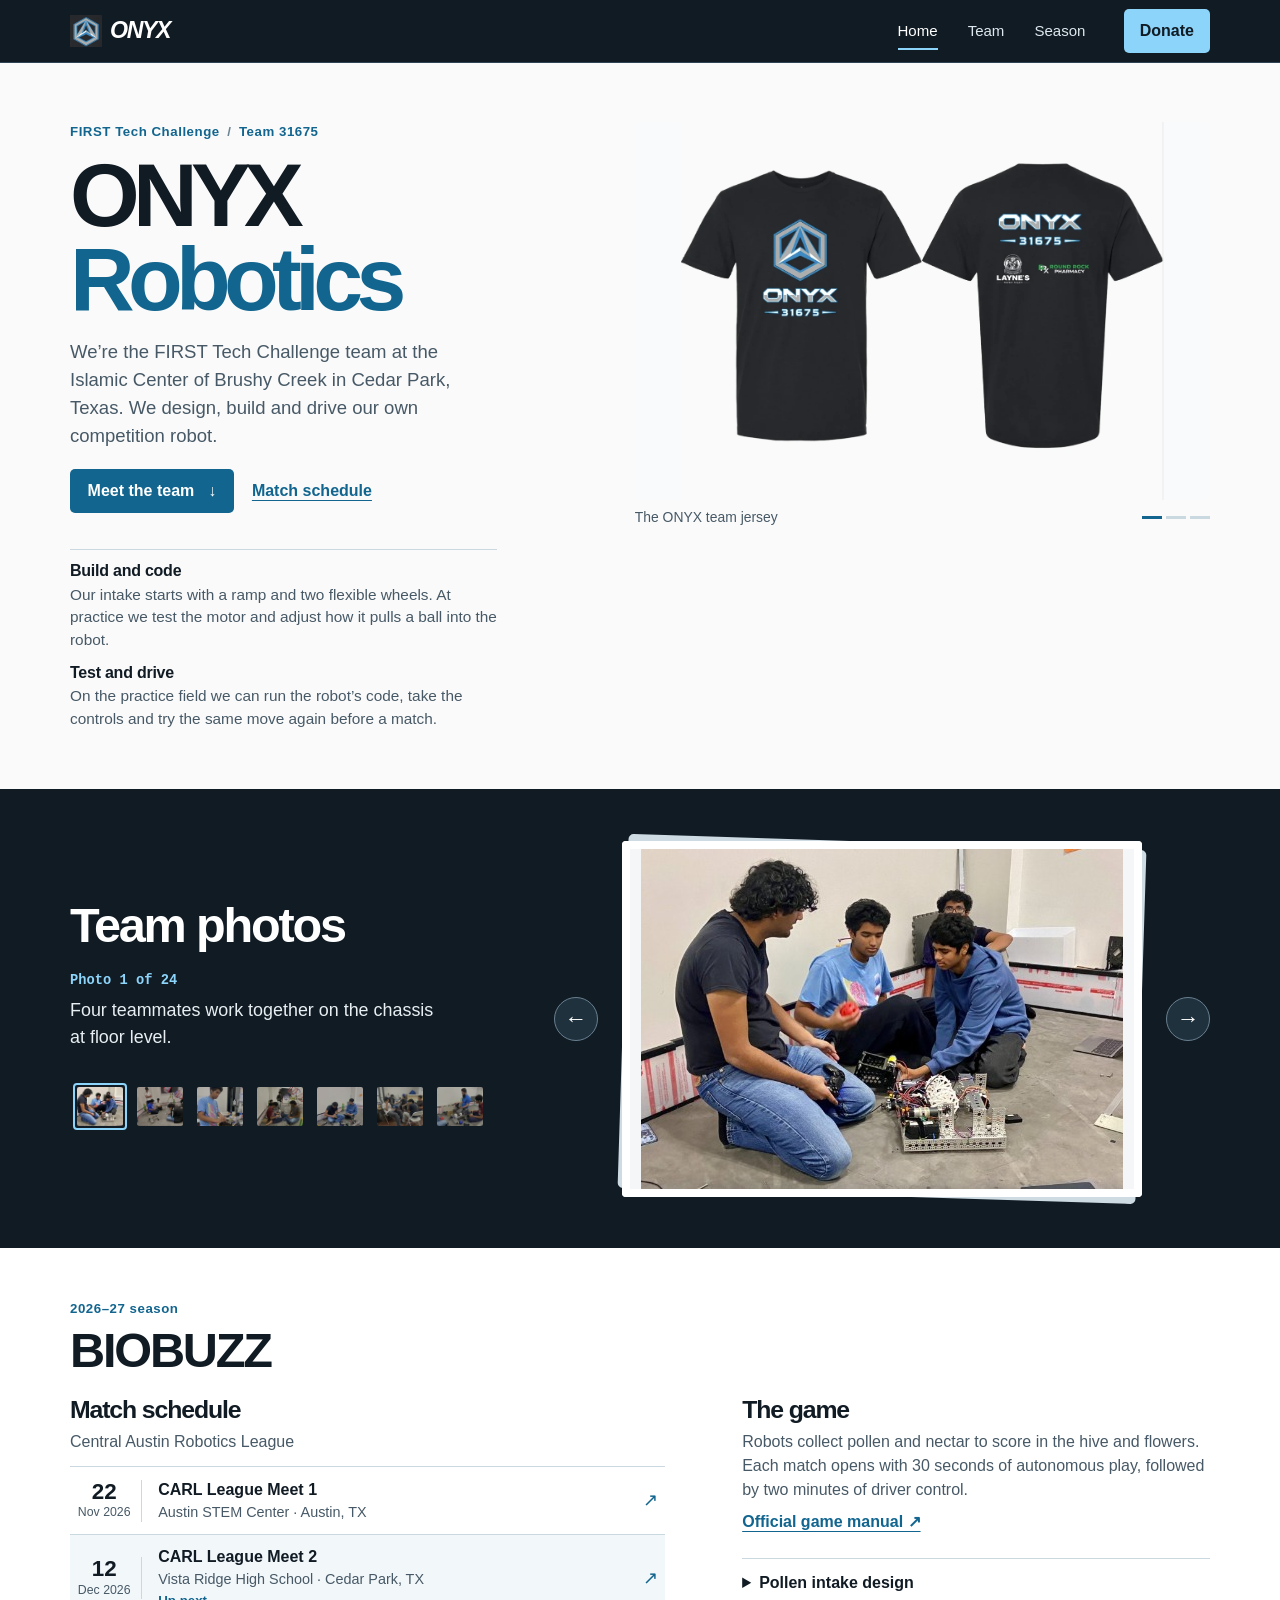
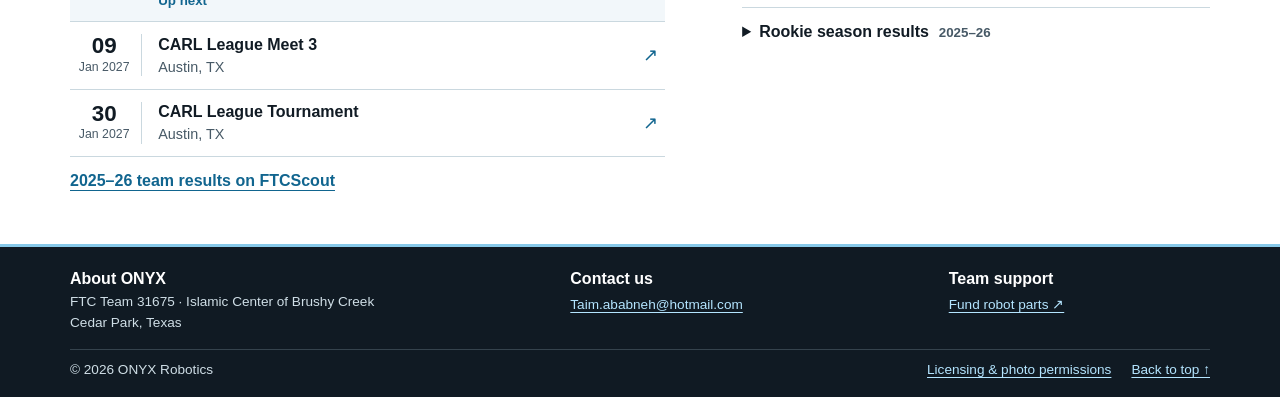
==== commit 6bfe46b1: "Smooth gallery and home transitions and link team results to FTCScout" ====
--- a/index.html
+++ b/index.html
@@ -9,8 +9,8 @@
   <meta property="og:title" content="ONYX Robotics | FTC Team 31675">
   <meta property="og:description" content="Practice photos, meet dates and the student robot design from Cedar Park, Texas.">
   <link rel="icon" href="onyx-kit-mark.png">
-  <link rel="stylesheet" href="site.css?v=scroll1">
-  <script defer src="site.js?v=scroll1"></script>
+  <link rel="stylesheet" href="site.css?v=motion2">
+  <script defer src="site.js?v=motion2"></script>
 </head>
 <body>
 <a class="skip" href="#main">Skip to content</a>
@@ -54,6 +54,7 @@
         <h2 id="gallery-heading">Team photos</h2>
         <div class="current-photo" aria-live="polite" aria-atomic="true">
           <p class="position">Photo <span id="photo-position">1</span> of 24</p>
+          <p id="photo-error" role="status" hidden></p>
           <p id="photo-caption">Four teammates work together on the chassis at floor level.</p>
         </div>
       </div>
@@ -61,7 +62,7 @@
         <button class="arrow previous" type="button" aria-label="Previous photo" aria-controls="team-photos-track" hidden>←</button>
         <div class="paper">
           <ul id="team-photos-track" class="slides" aria-label="Practice photos" tabindex="0">
-                <li><img src="practice-27.jpg" width="482" height="340" alt="Four teammates work together on the chassis at floor level." loading="lazy" decoding="async"></li>
+                <li><img src="practice-27.jpg" width="482" height="340" alt="Four teammates work together on the chassis at floor level." loading="eager" decoding="async"></li>
                 <li><img src="practice-01.jpg" width="463" height="340" alt="The team watches its robot on the practice field." loading="lazy" decoding="async"></li>
                 <li><img src="practice-26.jpg" width="353" height="451" alt="A teammate fits a part to a black metal mechanism at the workbench." loading="lazy" decoding="async"></li>
                 <li><img src="practice-21.jpg" width="488" height="341" alt="Two teammates sit beside the robot under the red and blue baskets." loading="lazy" decoding="async"></li>
@@ -120,7 +121,7 @@
               <span class="event-arrow" aria-hidden="true">↗</span>
             </a></li>
           </ul>
-          <a class="text-link" href="https://ftc-events.firstinspires.org/2026/team/31675">Team results on FIRST ↗</a>
+          <a class="text-link" href="https://ftcscout.org/teams/31675?season=2025">2025–26 team results on FTCScout</a>
         </div>
         <div class="season-notes">
           <h3>The game</h3>
@@ -134,7 +135,7 @@
       <div><dt>Compass Award</dt><dd>Central Texas Regional Championship · March 2026</dd></div>
       <div><dt>3rd of 24 teams</dt><dd>Aero Division qualifications at the regional championship · March 2026</dd></div>
     </dl>
-            <a class="text-link" href="https://ftc-events.firstinspires.org/2025/team/31675">Rookie results on FIRST ↗</a>
+            <a class="text-link" href="https://ftcscout.org/teams/31675?season=2025">View rookie results on FTCScout</a>
           </details>
         </div>
       </div>
--- a/site.css
+++ b/site.css
@@ -59,7 +59,13 @@
 .slides { display:flex; overflow-x:auto; padding:0; list-style:none; scroll-snap-type:x mandatory; border-radius:4px; }
 .slides li { flex:0 0 100%; min-width:0; padding:8px; background:white; scroll-snap-align:center; }
 .slides img { width:100%; height:auto; aspect-ratio:1.46; max-height:330px; object-fit:scale-down; background:#edf1f2; }
-.gallery.ready .slides { overflow:hidden; touch-action:pan-y pinch-zoom; }
+.gallery.ready .slides { position:relative;display:block;aspect-ratio:1.46;overflow:hidden;scroll-snap-type:none;touch-action:pan-y pinch-zoom;background:#f4f6f7; }
+.gallery.ready .slides li { position:absolute;inset:0;display:grid;padding:clamp(5px,.65vw,8px);background:white; }
+.gallery.ready .slides li.turning-in { z-index:1; }
+.gallery.ready .slides img { width:100%;height:100%;min-height:0;max-height:none;aspect-ratio:auto;object-fit:scale-down;background:#f4f6f7; }
+.paper { width:100%;max-width:520px;justify-self:center; }
+.thumbs { overscroll-behavior-x:contain; }
+#photo-error { color:var(--sky);font-size:.9rem; }
 .arrow { grid-row:1; width:44px; height:44px; background:#20313e; border:1px solid #698090; color:white; border-radius:50%; font-size:1.4rem; }
 .arrow:hover,.arrow:focus-visible { color:var(--ink); background:var(--sky); }
 .previous { grid-column:1; }.next { grid-column:3; }
@@ -124,11 +130,12 @@
 @media (prefers-reduced-motion:no-preference) {html {scroll-behavior:smooth}}
 @media print {.masthead,.arrow,.thumbs,.actions {display:none!important} .gallery,.season-grid {display:block} .photos {color:black;background:white}}
 .home-story {margin:0;min-width:0}
-.story-frames {display:grid;aspect-ratio:1.52;align-items:center;justify-items:center;overflow:hidden;border-radius:6px;background:#f6f8f9}
-.story-frames img {grid-area:1/1;width:100%;height:100%;min-height:0;object-fit:scale-down;opacity:0}
+.story-frames {position:relative;isolation:isolate;aspect-ratio:1.52;overflow:hidden;border-radius:6px;background:#f9fafb}
+.story-frames img {position:absolute;inset:0;width:100%;height:100%;object-fit:scale-down;opacity:0;background:#f9fafb}
+.story-frames img.revealed {opacity:1}
 .story-frames img:first-child {opacity:1;object-fit:contain}
-.home-story figcaption {display:flex;align-items:center;justify-content:space-between;gap:12px;color:var(--muted);font-size:.87rem;margin-top:7px}
-.story-progress {display:flex;gap:4px}
+.home-story figcaption {display:flex;align-items:flex-start;justify-content:space-between;min-height:2.7em;gap:12px;color:var(--muted);font-size:.87rem;margin-top:7px}
+.story-progress {display:flex;gap:4px;flex-shrink:0;margin-top:.65em}
 .story-progress i {width:20px;height:3px;background:var(--line)}
 .story-progress i.active {background:var(--blue)}
 .home-sequence {position:relative;background:#fafafa}
@@ -151,7 +158,7 @@
 @media(max-width:580px) {
   .hero {display:flex;flex-direction:column;align-items:stretch;gap:13px}
   .home-story {grid-area:auto;width:min(100%,380px);align-self:center}
-  .story-enabled .home-story {top:58px;background:#fafafa;z-index:1;padding-bottom:8px}
+  .story-enabled .home-story {position:static;padding-bottom:6px}
   .ftc-story {grid-column:auto}
   .story-frames {aspect-ratio:1.65}
   .current-photo {min-height:4.2rem}
@@ -161,11 +168,23 @@
   .footer-base {gap:5px 14px}
 }
 @media(max-height:530px) {.story-enabled .home-story{position:static}}
-@media(prefers-reduced-motion:no-preference) { .gallery.ready li.enter-next { animation: from-next .25s ease-out both } .gallery.ready li.enter-prev { animation: from-prev .25s ease-out both } }
-@keyframes from-next {from{transform:translateX(6%) rotate(2deg);opacity:.58}to{transform:none;opacity:1}}
-@keyframes from-prev {from{transform:translateX(-6%) rotate(-2deg);opacity:.58}to{transform:none;opacity:1}}
+@media(max-width:760px) {
+  .gallery {align-items:start}
+  .gallery-copy {display:contents}
+  .gallery h2 {grid-row:1}
+  .photo-stage {grid-row:2}
+  .current-photo {grid-row:3;min-height:4.3rem;max-width:none;width:100%}
+  .thumbs {grid-row:4}
+  .position {margin-top:0}
+}
+@media(max-width:580px) {
+  .photo-stage {grid-template-columns:44px minmax(0,1fr) 44px;gap:0}
+  .photo-stage .paper {grid-column:1/-1;grid-row:1}
+  .photo-stage .arrow {z-index:2;justify-self:center;width:40px;height:44px;background:#142431ed;border-color:#d4e6ef}
+  .photo-stage .arrow:hover,.photo-stage .arrow:focus-visible {color:white;background:#0a486b}
+}
 @media(prefers-reduced-motion:no-preference) {
-  .arrived {animation:section-arrival .34s ease-out}
+  .story-frames img {transition:opacity 340ms cubic-bezier(.22,.65,.3,1)}
+  .primary,.donate,.arrow,.events a,.thumbs button {transition:background-color 150ms,color 150ms,border-color 150ms,opacity 150ms}
 }
-@keyframes section-arrival {from{opacity:.78;transform:translateY(7px)}to{opacity:1;transform:none}}
 .gallery:not(.ready) .current-photo {display:none}
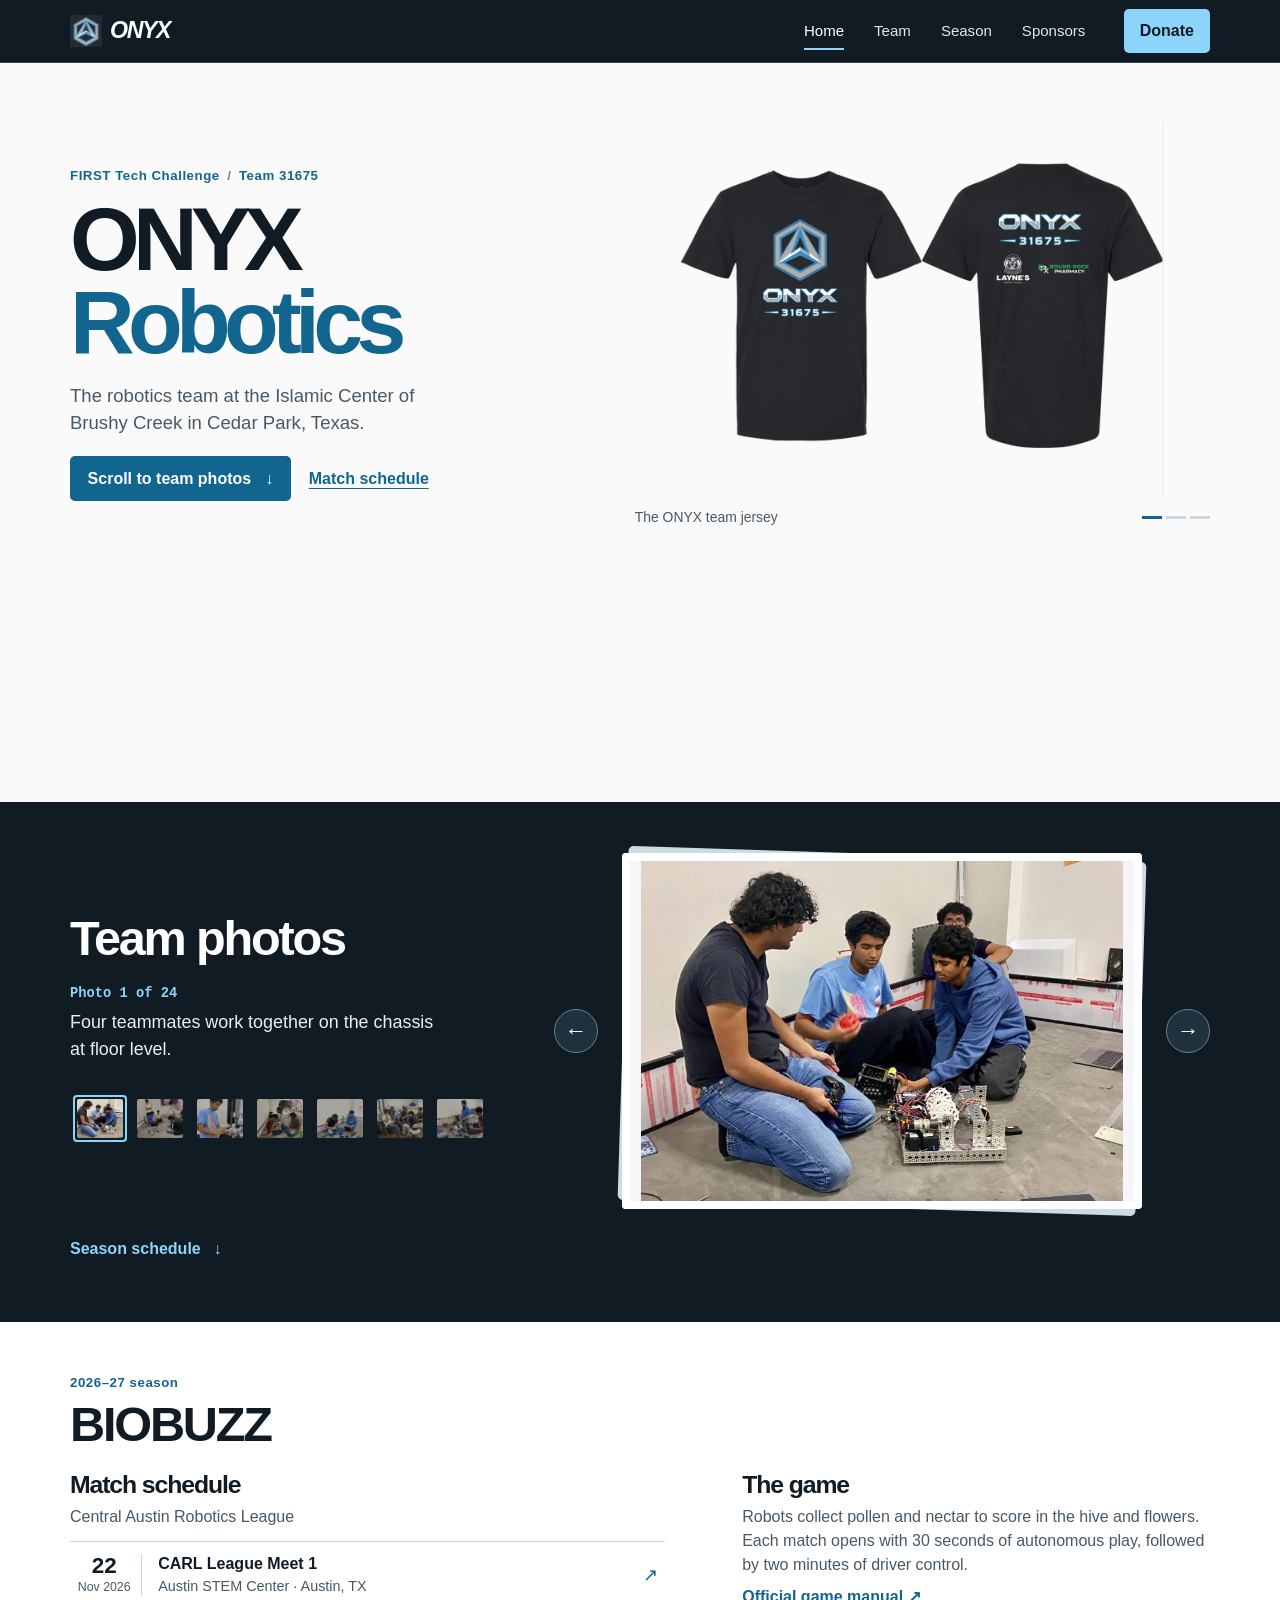
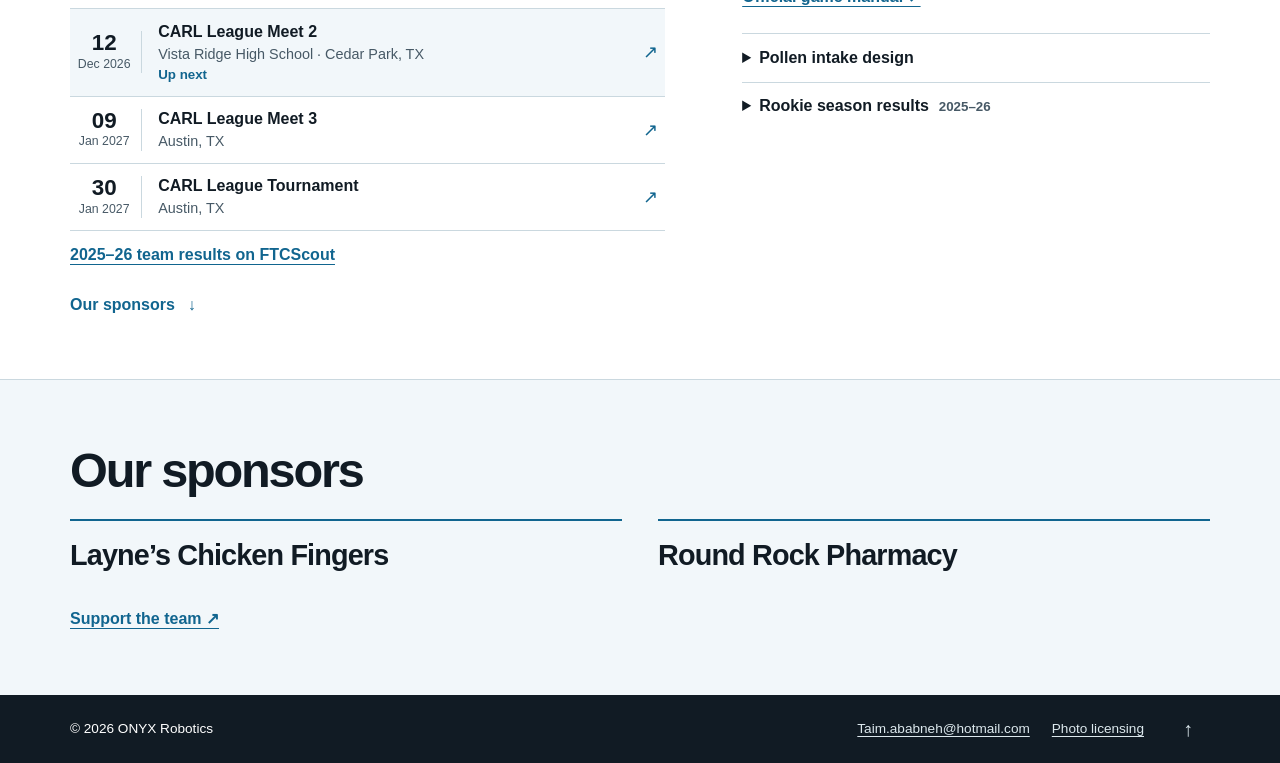
==== commit 04d78c54: "Add jersey sponsors, simplify footer and connect scrolling sections" ====
--- a/index.html
+++ b/index.html
@@ -9,8 +9,8 @@
   <meta property="og:title" content="ONYX Robotics | FTC Team 31675">
   <meta property="og:description" content="Practice photos, meet dates and the student robot design from Cedar Park, Texas.">
   <link rel="icon" href="onyx-kit-mark.png">
-  <link rel="stylesheet" href="site.css?v=motion2">
-  <script defer src="site.js?v=motion2"></script>
+  <link rel="stylesheet" href="site.css?v=sections3">
+  <script defer src="site.js?v=sections3"></script>
 </head>
 <body>
 <a class="skip" href="#main">Skip to content</a>
@@ -18,7 +18,7 @@
   <div class="container header-inner">
     <a class="brand" href="#home" aria-label="ONYX Robotics home"><img src="onyx-kit-mark.png" width="36" height="36" alt="">ONYX</a>
     <nav aria-label="Main navigation">
-      <a href="#home" aria-current="location">Home</a><a href="#team-photos">Team</a><a href="#season">Season</a>
+      <a href="#home" aria-current="location">Home</a><a href="#team-photos">Team</a><a href="#season">Season</a><a href="#sponsors">Sponsors</a>
     </nav>
     <a class="donate" href="https://www.zeffy.com/en-US/donation-form/donate-to-icbc-robotica">Donate</a>
   </div>
@@ -30,8 +30,8 @@
       <div class="hero-copy">
         <p class="kicker">FIRST Tech Challenge <span aria-hidden="true">/</span> Team 31675</p>
         <h1 id="home-title">ONYX <span>Robotics</span></h1>
-        <p class="intro">We’re the FIRST Tech Challenge team at the Islamic Center of Brushy Creek in Cedar Park, Texas. We design, build and drive our own competition robot.</p>
-        <div class="actions"><a class="primary" href="#team-photos">Meet the team <span aria-hidden="true">↓</span></a><a class="text-link" href="#schedule">Match schedule</a></div>
+        <p class="intro">The robotics team at the Islamic Center of Brushy Creek in Cedar Park, Texas.</p>
+        <div class="actions"><a class="primary" href="#team-photos">Scroll to team photos <span aria-hidden="true">↓</span></a><a class="text-link" href="#schedule">Match schedule</a></div>
       </div>
       <figure class="home-story">
         <div class="story-frames">
@@ -41,10 +41,6 @@
         </div>
         <figcaption><span id="story-caption">The ONYX team jersey</span><span class="story-progress" aria-hidden="true"><i class="active"></i><i></i><i></i></span></figcaption>
       </figure>
-      <div class="ftc-story" aria-label="Inside FIRST Tech Challenge">
-        <div><h2>Build and code</h2><p>Our intake starts with a ramp and two flexible wheels. At practice we test the motor and adjust how it pulls a ball into the robot.</p></div>
-        <div><h2>Test and drive</h2><p>On the practice field we can run the robot’s code, take the controls and try the same move again before a match.</p></div>
-      </div>
     </div>
     </div>
   </section>
@@ -91,6 +87,7 @@
         <button class="arrow next" type="button" aria-label="Next photo" aria-controls="team-photos-track" hidden>→</button>
       </div>
       <div class="thumbs" aria-label="Choose a practice photo" role="group" hidden></div>
+      <a class="section-next" href="#season">Season schedule <span aria-hidden="true">&darr;</span></a>
     </div>
   </section>
   <section id="season" aria-labelledby="season-title">
@@ -139,16 +136,27 @@
           </details>
         </div>
       </div>
+      <a class="section-next" href="#sponsors">Our sponsors <span aria-hidden="true">&darr;</span></a>
+    </div>
+  </section>
+  <section id="sponsors" aria-labelledby="sponsor-title">
+    <div class="container sponsor-inner">
+      <h2 id="sponsor-title">Our sponsors</h2>
+      <ul class="sponsor-list">
+        <li>Layne&rsquo;s Chicken Fingers</li>
+        <li>Round Rock Pharmacy</li>
+      </ul>
+      <a class="text-link" id="support" href="https://www.zeffy.com/en-US/donation-form/donate-to-icbc-robotica">Support the team &nearr;</a>
     </div>
   </section>
 </main>
 <footer id="contact">
-  <div class="container footer-row">
-    <div><h2>About ONYX</h2><p>FTC Team 31675 · Islamic Center of Brushy Creek<br>Cedar Park, Texas</p></div>
-    <div><h2>Contact us</h2><a href="mailto:Taim.ababneh@hotmail.com">Taim.ababneh@hotmail.com</a></div>
-    <div id="support"><h2>Team support</h2><a href="https://www.zeffy.com/en-US/donation-form/donate-to-icbc-robotica">Fund robot parts ↗</a></div>
+  <div class="container footer-strip">
+    <small>&copy; 2026 ONYX Robotics</small>
+    <a href="mailto:Taim.ababneh@hotmail.com">Taim.ababneh@hotmail.com</a>
+    <a href="mailto:Taim.ababneh@hotmail.com?subject=ONYX%20photo%20permissions">Photo licensing</a>
+    <a href="#home" class="to-top" aria-label="Back to top">&uarr;</a>
   </div>
-  <div class="container footer-base"><small>© 2026 ONYX Robotics</small><a href="mailto:Taim.ababneh@hotmail.com?subject=ONYX%20photo%20and%20website%20licensing">Licensing &amp; photo permissions</a><a href="#home">Back to top ↑</a></div>
 </footer>
 </body>
 </html>
--- a/site.css
+++ b/site.css
@@ -143,29 +143,13 @@
 .hero {align-items:start;row-gap:clamp(22px,3vw,36px)}
 .home-story {grid-area:1 / 2 / span 2;align-self:start}
 .story-enabled .home-story {position:sticky;top:86px}
-.ftc-story {grid-column:1;display:grid;border-top:1px solid var(--line);max-width:48ch}
-.ftc-story > div {padding:12px 0 0}
-.ftc-story h2 {font-size:1rem;letter-spacing:-.015em}
-.ftc-story p {margin-top:4px;font-size:.96rem;color:var(--muted);line-height:1.48}
 .current-photo {min-height:5.6rem}
-#contact {background:#101a23;color:white;border-top:3px solid #87c9e9}
-.footer-row {display:grid;grid-template-columns:1.35fr 1fr .75fr;gap:14px 30px;padding-block:23px 16px}
-.footer-row h2 {font-size:1rem;letter-spacing:0;margin-bottom:5px;color:#fff}
-.footer-row p,.footer-row a,.footer-base {font-size:.85rem;color:#cfdee6}
-.footer-row a,.footer-base a {color:#b4e5ff}
-.footer-base {display:flex;align-items:center;flex-wrap:wrap;gap:8px 20px;padding-block:10px 16px;border-top:1px solid #35434d}
-.footer-base small {font-size:inherit;margin-right:auto}
 @media(max-width:580px) {
   .hero {display:flex;flex-direction:column;align-items:stretch;gap:13px}
   .home-story {grid-area:auto;width:min(100%,380px);align-self:center}
   .story-enabled .home-story {position:static;padding-bottom:6px}
-  .ftc-story {grid-column:auto}
   .story-frames {aspect-ratio:1.65}
   .current-photo {min-height:4.2rem}
-  .footer-row {grid-template-columns:1fr 1fr;gap:12px}
-  .footer-row>div:first-child {grid-column:1/-1}
-  .footer-row a {overflow-wrap:anywhere}
-  .footer-base {gap:5px 14px}
 }
 @media(max-height:530px) {.story-enabled .home-story{position:static}}
 @media(max-width:760px) {
@@ -188,3 +172,38 @@
   .primary,.donate,.arrow,.events a,.thumbs button {transition:background-color 150ms,color 150ms,border-color 150ms,opacity 150ms}
 }
 .gallery:not(.ready) .current-photo {display:none}
+
+/* Give the homepage photos room to change before the team section enters. */
+.story-enabled {padding-bottom:clamp(100px,22svh,200px)}
+.story-enabled .home-pin {position:sticky;top:62px}
+.story-enabled .home-story {position:static;grid-row:1}
+.hero {align-items:center}
+.section-next {display:inline-flex;align-items:center;gap:.8rem;min-height:44px;width:fit-content;text-decoration:none;font-weight:650}
+.section-next:hover {text-decoration:underline}
+.gallery .section-next {grid-column:1/-1;color:var(--sky)}
+.season-inner > .section-next {margin-top:1rem}
+#sponsors {background:var(--ice);border-top:1px solid var(--line)}
+.sponsor-inner {padding-block:clamp(32px,5vw,72px)}
+.sponsor-list {list-style:none;padding:0;margin:1.4rem 0 1rem;display:grid;grid-template-columns:1fr 1fr;gap:clamp(12px,3vw,36px)}
+.sponsor-list li {border-top:2px solid var(--blue);padding-block:.85rem;color:var(--ink);font-size:clamp(1.15rem,2.3vw,1.8rem);font-weight:650;letter-spacing:-.03em}
+#contact {background:var(--ink);color:white}
+.footer-strip {display:flex;align-items:center;gap:8px 22px;flex-wrap:wrap;padding-block:12px;font-size:.85rem}
+.footer-strip small {margin-right:auto;font-size:inherit}
+.footer-strip a {color:#dce8ed;text-underline-offset:3px}
+.to-top {display:grid;place-items:center;width:44px;height:44px;text-decoration:none;font-size:1.25rem}
+@media(max-width:580px) {
+  .header-inner {gap:6px}
+  .masthead .container {width:calc(100% - 16px)}
+  .brand {font-size:0;gap:0}
+  .brand img {width:28px;height:28px}
+  nav {gap:clamp(5px,2vw,12px)}
+  .story-enabled .home-pin {top:58px}
+  .sponsor-list {grid-template-columns:1fr;gap:0}
+  .footer-strip {display:grid;grid-template-columns:1fr auto;gap:6px 12px;padding-block:16px}
+  .footer-strip small,.footer-strip a:not(.to-top) {grid-column:1}
+  .to-top {grid-column:2;grid-row:1/4}
+}
+@media(max-height:640px),(prefers-reduced-motion:reduce) {
+  .story-enabled {padding-bottom:0}
+  .story-enabled .home-pin {position:static}
+}
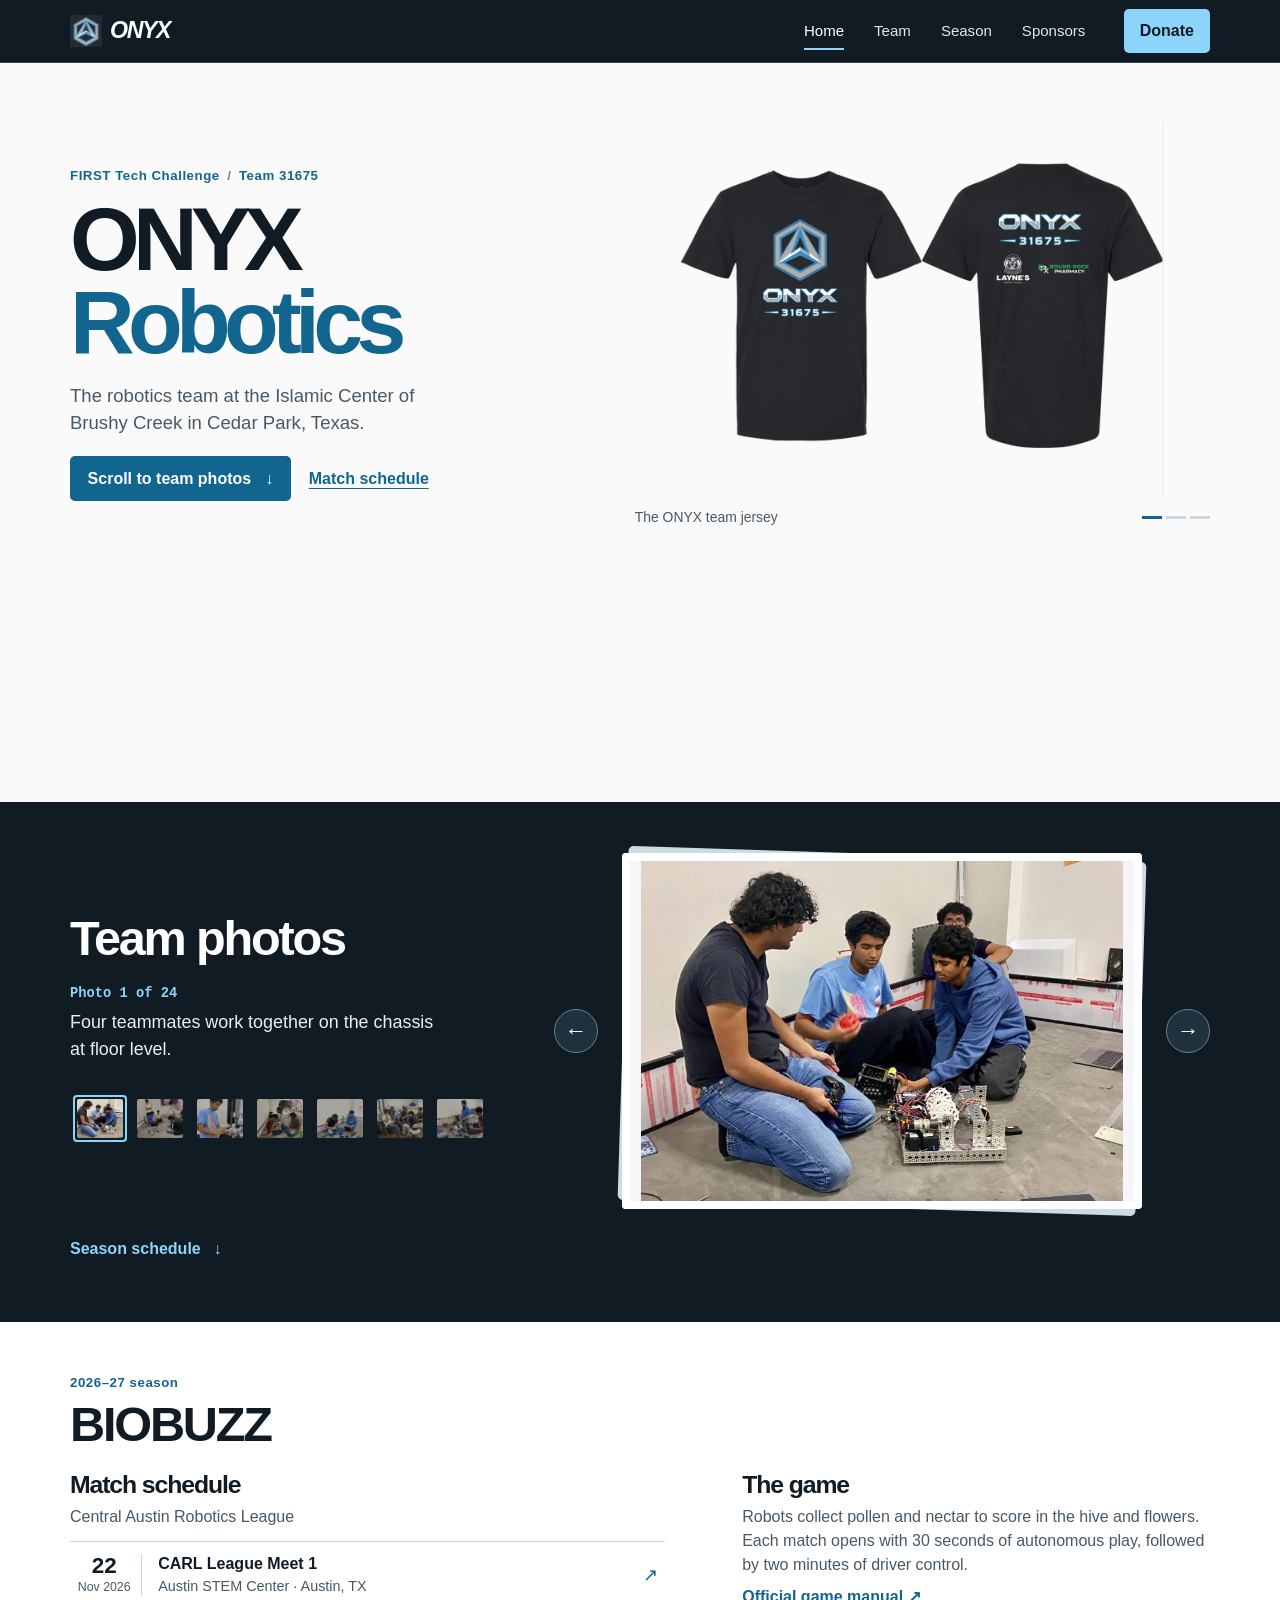
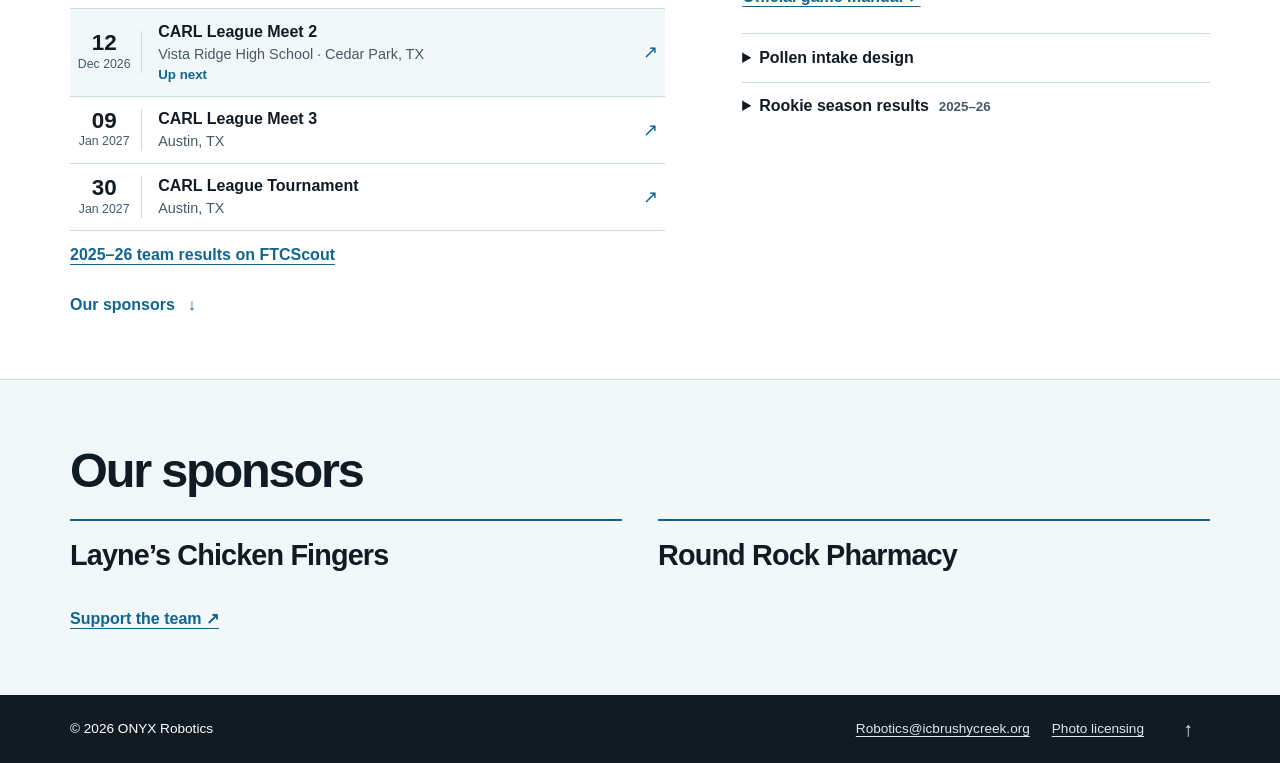
==== commit 1526b653: "Update contact and photo licensing email" ====
--- a/index.html
+++ b/index.html
@@ -153,8 +153,8 @@
 <footer id="contact">
   <div class="container footer-strip">
     <small>&copy; 2026 ONYX Robotics</small>
-    <a href="mailto:Taim.ababneh@hotmail.com">Taim.ababneh@hotmail.com</a>
-    <a href="mailto:Taim.ababneh@hotmail.com?subject=ONYX%20photo%20permissions">Photo licensing</a>
+    <a href="mailto:Robotics@icbrushycreek.org">Robotics@icbrushycreek.org</a>
+    <a href="mailto:Robotics@icbrushycreek.org?subject=ONYX%20photo%20permissions">Photo licensing</a>
     <a href="#home" class="to-top" aria-label="Back to top">&uarr;</a>
   </div>
 </footer>
